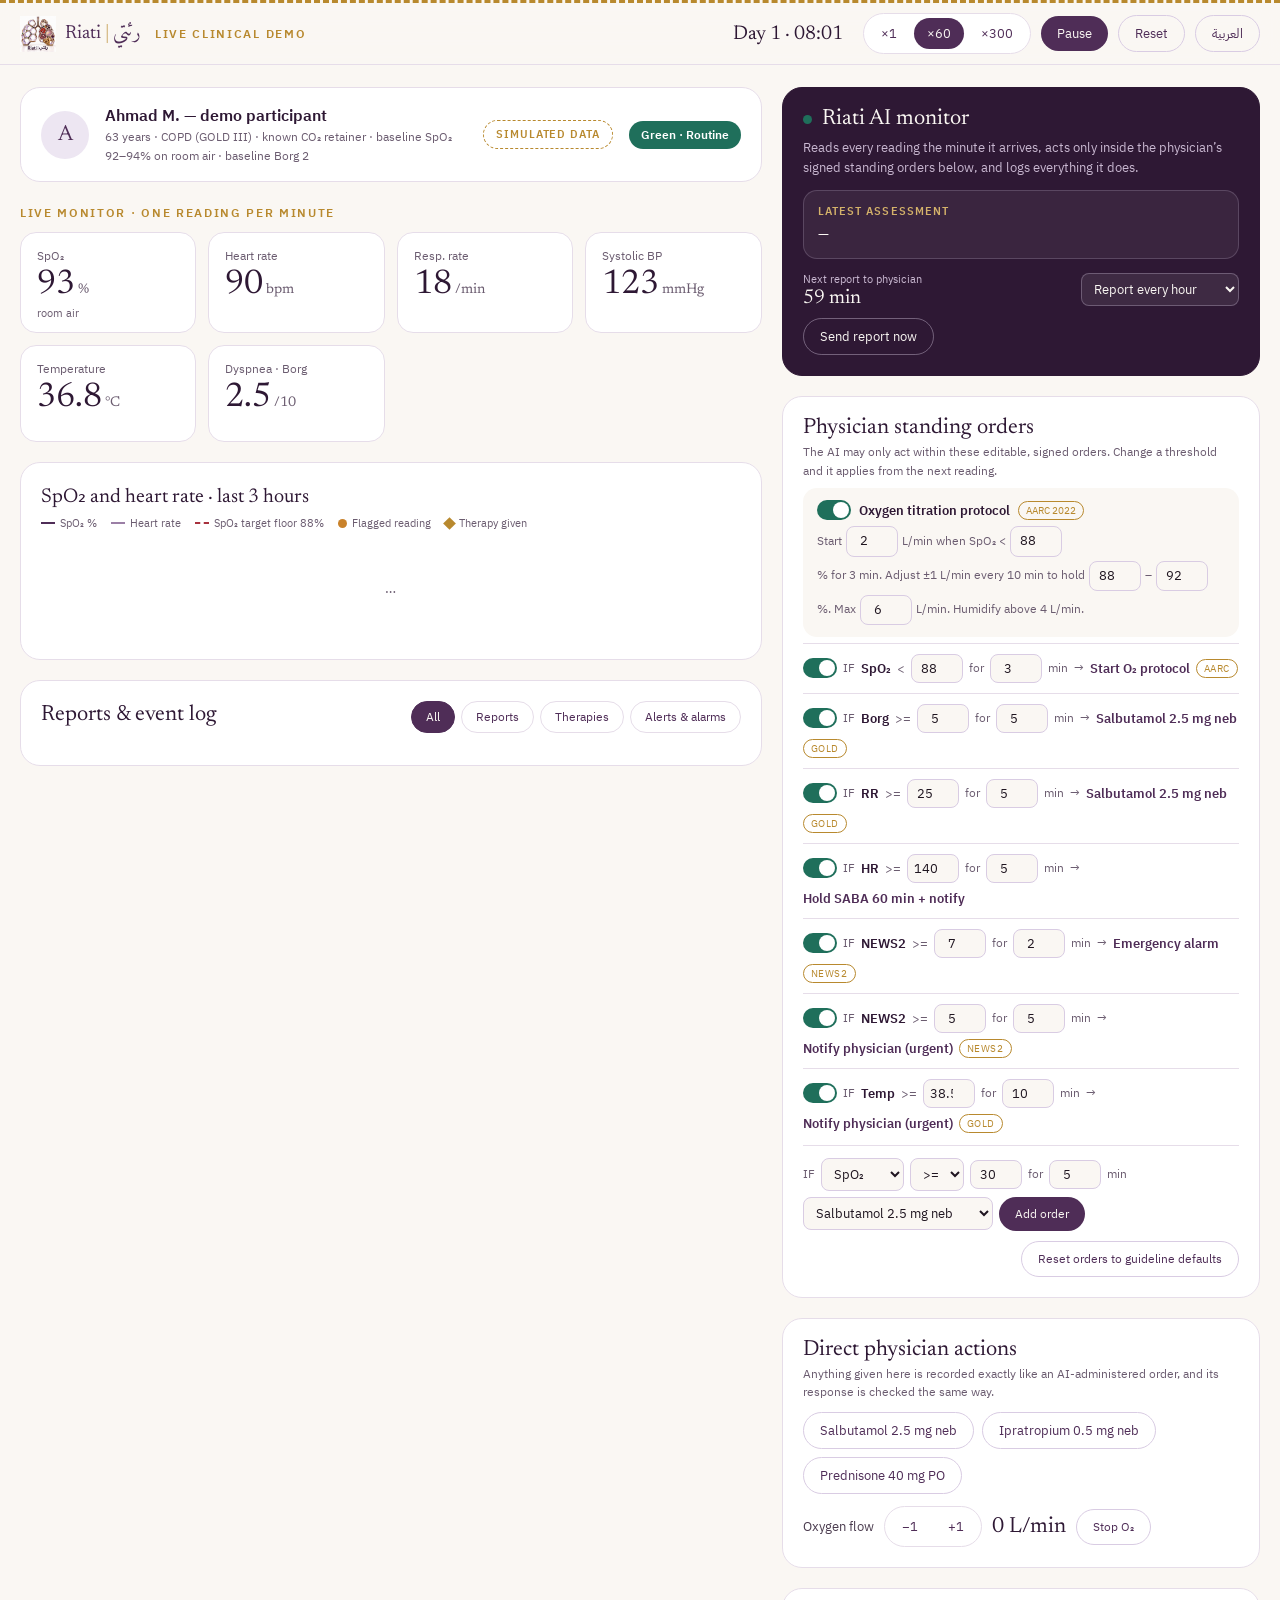
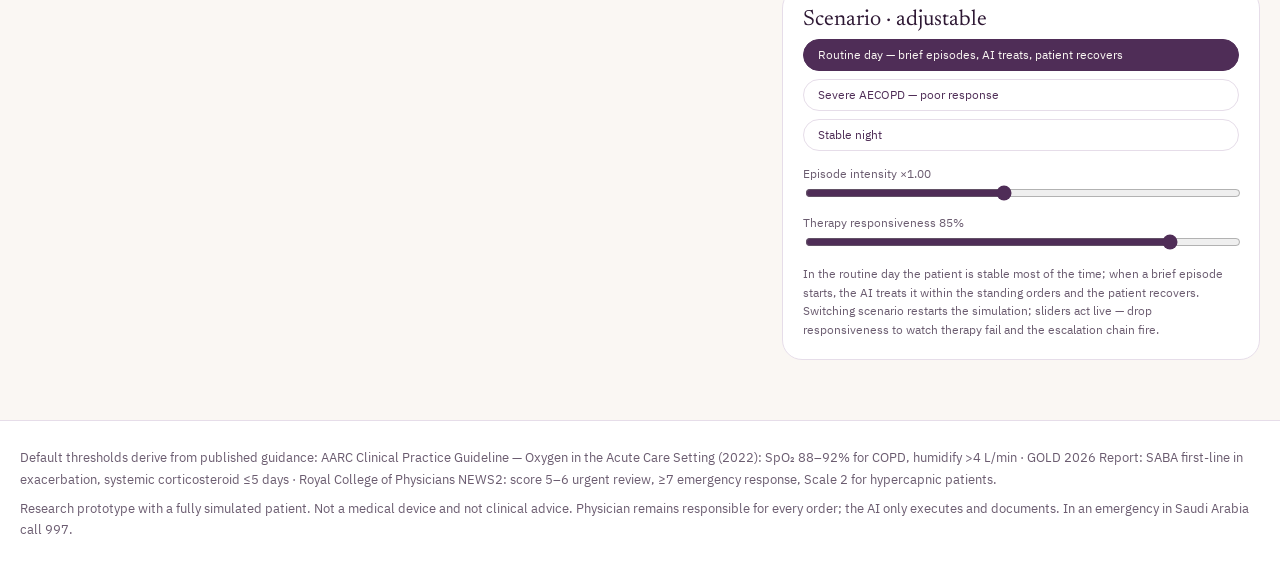
==== demo.html @ 5704443c "first commit Riati respiratory health research platform: bilingual landing page and the live clinica" ====
<!DOCTYPE html>
<html lang="en">
<head>
<meta charset="utf-8">
<meta name="viewport" content="width=device-width, initial-scale=1">
<title>Riati — Live Clinical Demo</title>
<link rel="preconnect" href="https://fonts.googleapis.com">
<link href="https://fonts.googleapis.com/css2?family=Newsreader:ital,opsz,wght@0,6..72,300;0,6..72,400;0,6..72,500&family=IBM+Plex+Sans+Arabic:wght@300;400;500;600&family=Amiri:wght@400;700&display=swap" rel="stylesheet">
<style>
:root{
  --aub:#4F2D57; --aub-d:#2E1834; --cream:#FAF7F3; --lilac:#EDE6F2; --line:#E6DDE9;
  --gold:#B8892E; --ink:#1F1520; --mut:#6B5C70; --body:#4A3B4E;
  --green:#1F6F5B; --amber:#C9822B; --red:#A8323E;
}
*{box-sizing:border-box}
[hidden]{display:none!important}
html,body{margin:0;padding:0;background:var(--cream);color:var(--ink);-webkit-font-smoothing:antialiased}
body{font-family:'IBM Plex Sans Arabic','Newsreader',system-ui,sans-serif;font-size:14px}
a{color:var(--aub);text-decoration:none}
input,select,button{font:inherit}
input[type=number]{direction:ltr;text-align:center}
input:focus,select:focus{outline:2px solid var(--aub);outline-offset:1px}
@keyframes rise{from{opacity:0;transform:translateY(18px)}to{opacity:1;transform:none}}
@keyframes pop{from{opacity:0;transform:scale(.4)}to{opacity:1;transform:none}}
@keyframes pulse{0%,100%{box-shadow:0 0 0 0 rgba(168,50,62,.5)}50%{box-shadow:0 0 0 12px rgba(168,50,62,0)}}
@keyframes breathe{0%,100%{transform:scale(1);opacity:.5}50%{transform:scale(1.5);opacity:1}}
.serif{font-family:'Newsreader','Amiri',serif;font-weight:400}
.kicker{font-size:12px;letter-spacing:.14em;text-transform:uppercase;color:var(--gold);font-weight:600}
.card{background:#fff;border:1px solid var(--line);border-radius:20px;padding:20px;animation:rise .7s cubic-bezier(.2,.7,.2,1) both}
.btn{border:1px solid #D9CCE3;background:transparent;color:var(--aub);border-radius:999px;padding:8px 16px;font-size:13px;cursor:pointer}
.btn:hover{background:var(--lilac)}
.btn-primary{background:var(--aub);color:var(--cream);border:0}
.btn-primary:hover{background:var(--aub-d)}
.btn-danger{background:var(--red);color:#fff;border:0}
.seg{display:inline-flex;gap:4px;background:#fff;border:1px solid var(--line);border-radius:999px;padding:4px}
.seg button{border:0;border-radius:999px;padding:6px 13px;font-size:13px;cursor:pointer;background:transparent;color:var(--aub)}
.seg button.on{background:var(--aub);color:var(--cream)}
.num{width:64px;border:1px solid #D9CCE3;border-radius:8px;padding:4px 6px;font-size:13px;background:var(--cream);color:var(--ink)}
.num.small{width:52px}
select.sel{border:1px solid #D9CCE3;border-radius:8px;padding:5px 8px;font-size:13px;background:var(--cream);color:var(--ink);max-width:100%}
.tile{background:#fff;border:1px solid var(--line);border-radius:16px;padding:14px 16px 10px;position:relative;overflow:hidden}
.tile .lbl{font-size:12px;color:var(--mut)}
.tile .val{font-family:'Newsreader',serif;font-size:34px;color:var(--aub-d);line-height:1.1;margin:2px 0 0}
.tile .val small{font-size:14px;color:var(--mut)}
.tile .sub{font-size:11px;color:var(--mut);min-height:14px}
.tile.warn{border-color:var(--amber)}
.tile.crit{border-color:var(--red);animation:pulse 2s infinite}
.log-entry{border:1px solid var(--line);border-radius:14px;padding:12px 14px;background:#fff;animation:rise .45s both}
.log-entry .lt{font-size:11px;color:var(--mut)}
.log-entry .ttl{font-size:14px;font-weight:600;color:var(--aub-d);margin:2px 0}
.log-entry .bd{font-size:13px;color:var(--body);line-height:1.55}
.log-entry.e-alert{border-inline-start:4px solid var(--amber)}
.log-entry.e-alarm{border-inline-start:4px solid var(--red);background:#FDF4F5}
.log-entry.e-therapy{border-inline-start:4px solid var(--aub)}
.log-entry.e-report{border-inline-start:4px solid var(--gold);background:#FDFBF6}
.log-entry.e-ai{border-inline-start:4px solid var(--line)}
.rep-grid{display:grid;grid-template-columns:repeat(auto-fit,minmax(120px,1fr));gap:8px;margin:10px 0}
.rep-cell{background:var(--cream);border-radius:10px;padding:8px 10px}
.rep-cell .k{font-size:11px;color:var(--mut)}
.rep-cell .v{font-family:'Newsreader',serif;font-size:19px;color:var(--aub-d)}
.rep-cell .r{font-size:11px;color:var(--mut)}
.zonechip{display:inline-flex;align-items:center;gap:7px;border-radius:999px;padding:5px 12px;font-size:12px;font-weight:600;color:#fff}
.rule{display:flex;flex-wrap:wrap;align-items:center;gap:6px;border-top:1px solid var(--line);padding:10px 0;font-size:13px;color:var(--body)}
.rule .word{color:var(--mut);font-size:12px}
.rule .metr{font-weight:600;color:var(--aub-d)}
.rule .act{color:var(--aub);font-weight:600}
.rule .cite{font-size:10px;letter-spacing:.06em;color:var(--gold);border:1px solid var(--gold);border-radius:999px;padding:1px 7px}
.rule.off{opacity:.42}
.switch{appearance:none;width:34px;height:20px;border-radius:999px;background:#D9CCE3;position:relative;cursor:pointer;flex:none;margin:0}
.switch:checked{background:var(--green)}
.switch::after{content:'';position:absolute;top:2px;inset-inline-start:2px;width:16px;height:16px;border-radius:50%;background:#fff;transition:transform .2s}
.switch:checked::after{transform:translateX(14px)}
[dir=rtl] .switch:checked::after{transform:translateX(-14px)}
.chip{border:1px solid var(--line);background:#fff;border-radius:999px;padding:6px 14px;font-size:12px;cursor:pointer;color:var(--aub)}
.chip.on{background:var(--aub);color:var(--cream);border-color:var(--aub)}
#alarmbar{position:sticky;top:0;z-index:90;display:none;background:var(--red);color:#fff;padding:12px 20px;align-items:center;gap:14px;animation:pulse 1.6s infinite}
#alarmbar.show{display:flex}
#alarmbar .t{font-weight:600;font-size:15px;flex:1}
header.top{position:sticky;top:0;z-index:80;background:rgba(250,247,243,.92);backdrop-filter:blur(14px);border-bottom:1px solid var(--line);border-top:3px dashed var(--gold)}
.wrap{max-width:1280px;margin:0 auto;padding-inline:20px}
.hrow{display:flex;align-items:center;gap:14px;flex-wrap:wrap;padding-block:10px}
main{max-width:1280px;margin:0 auto;padding:22px 20px 60px;display:grid;grid-template-columns:minmax(0,1.55fr) minmax(0,1fr);gap:20px;align-items:start}
@media(max-width:980px){main{grid-template-columns:1fr}}
.col{display:flex;flex-direction:column;gap:20px;min-width:0}
footer{border-top:1px solid var(--line);background:#fff}
footer .wrap{padding-block:26px;font-size:12.5px;color:var(--mut);line-height:1.7}
.dot{width:9px;height:9px;border-radius:50%;background:var(--green);display:inline-block;animation:breathe 2.4s ease-in-out infinite}
h3.cardt{margin:0 0 4px;font-family:'Newsreader','Amiri',serif;font-weight:400;font-size:22px;color:var(--aub-d)}
.mut{color:var(--mut)}
.tiny{font-size:12px;color:var(--mut);line-height:1.55}
</style>
</head>
<body>

<header class="top"><div class="wrap hrow">
  <a href="Riati.dc.html" style="display:flex;align-items:center;gap:9px">
    <img src="assets/logo.png" alt="Riati" style="width:36px;height:36px;object-fit:contain">
    <span class="serif" style="font-size:19px;color:var(--aub)">Riati <span style="color:var(--gold);font-weight:300">|</span> <span style="font-family:'Amiri',serif">رئتي</span></span>
  </a>
  <span class="kicker" id="hSub"></span>
  <div style="margin-inline-start:auto;display:flex;align-items:center;gap:10px;flex-wrap:wrap">
    <div class="serif" id="clock" style="font-size:20px;color:var(--aub-d);min-width:130px;text-align:center" dir="ltr">Day 1 · 08:00</div>
    <div class="seg" id="speedSeg"></div>
    <button class="btn btn-primary" id="playBtn"></button>
    <button class="btn" id="resetBtn"></button>
    <button class="btn" id="langBtn"></button>
  </div>
</div></header>

<div id="alarmbar"><span style="font-size:22px">⏺</span><span class="t" id="alarmTxt"></span><button class="btn" style="background:#fff;color:var(--red);border:0" id="ackBtn"></button></div>

<main>
<div class="col">
  <!-- patient -->
  <div class="card" style="display:flex;align-items:center;gap:16px;flex-wrap:wrap;padding:16px 20px">
    <div style="width:48px;height:48px;border-radius:50%;background:var(--lilac);display:grid;place-items:center" class="serif"><span style="font-size:22px;color:var(--aub)" id="pInitial">A</span></div>
    <div style="flex:1;min-width:220px">
      <div style="font-weight:600;color:var(--aub-d);font-size:16px" id="pName"></div>
      <div class="tiny" id="pLine"></div>
    </div>
    <span style="border:1px dashed var(--gold);color:var(--gold);border-radius:999px;padding:5px 12px;font-size:11px;letter-spacing:.08em;text-transform:uppercase;font-weight:600" id="pSim"></span>
    <span class="zonechip" id="news2Chip" hidden style="animation:pulse 2s infinite" dir="ltr"></span>
    <span class="zonechip" id="zoneChip"></span>
  </div>

  <!-- vitals -->
  <div>
    <div class="kicker" style="margin:2px 0 10px" id="kMon"></div>
    <div style="display:grid;grid-template-columns:repeat(auto-fill,minmax(150px,1fr));gap:12px" id="tiles"></div>
  </div>

  <!-- chart -->
  <div class="card">
    <div style="display:flex;justify-content:space-between;align-items:center;flex-wrap:wrap;gap:8px;margin-bottom:6px">
      <div class="serif" style="font-size:20px;color:var(--aub-d)" id="chTitle"></div>
      <div style="display:flex;gap:14px;font-size:11px;color:var(--mut);flex-wrap:wrap" id="chLegend"></div>
    </div>
    <div id="chart"></div>
  </div>

  <!-- log -->
  <div class="card">
    <div style="display:flex;justify-content:space-between;align-items:center;gap:10px;flex-wrap:wrap;margin-bottom:12px">
      <h3 class="cardt" id="kLog"></h3>
      <div style="display:flex;gap:6px;flex-wrap:wrap" id="filters"></div>
    </div>
    <div id="log" style="display:flex;flex-direction:column;gap:10px;max-height:560px;overflow-y:auto"></div>
  </div>
</div>

<div class="col">
  <!-- AI -->
  <div class="card" style="background:var(--aub-d);border-color:var(--aub-d);color:var(--cream)">
    <div style="display:flex;align-items:center;gap:10px;margin-bottom:8px">
      <span class="dot"></span>
      <div class="serif" style="font-size:22px" id="kAI"></div>
    </div>
    <div style="font-size:13px;color:#C9B8D1;line-height:1.55" id="aiStatus"></div>
    <div style="background:rgba(255,255,255,.06);border:1px solid rgba(217,204,227,.2);border-radius:14px;padding:12px 14px;margin-top:12px">
      <div style="font-size:11px;letter-spacing:.1em;text-transform:uppercase;color:#D4B26A;font-weight:600" id="aiLastL"></div>
      <div style="font-size:13.5px;line-height:1.55;margin-top:5px" id="aiLast">—</div>
    </div>
    <div style="display:flex;align-items:center;gap:10px;margin-top:12px;flex-wrap:wrap">
      <div style="flex:1;min-width:150px">
        <div style="font-size:11px;color:#C9B8D1" id="nextRepL"></div>
        <div class="serif" style="font-size:20px" id="nextRep" dir="ltr">—</div>
      </div>
      <select class="sel" id="repInt" style="background:rgba(255,255,255,.08);border-color:rgba(217,204,227,.3);color:var(--cream)"></select>
      <button class="btn" style="border-color:rgba(217,204,227,.4);color:var(--cream)" id="repNowBtn"></button>
    </div>
  </div>

  <!-- standing orders -->
  <div class="card">
    <h3 class="cardt" id="kOrders"></h3>
    <p class="tiny" style="margin:0 0 8px" id="ordersNote"></p>
    <div style="background:var(--cream);border-radius:14px;padding:12px 14px;margin-bottom:6px">
      <div style="display:flex;align-items:center;gap:8px">
        <input type="checkbox" class="switch" id="o2on" checked>
        <span style="font-weight:600;color:var(--aub-d);font-size:13px" id="o2title"></span>
        <span class="rule cite" style="border:1px solid var(--gold);color:var(--gold);border-radius:999px;padding:1px 7px;font-size:10px">AARC 2022</span>
      </div>
      <div class="tiny" style="margin-top:6px;display:flex;flex-wrap:wrap;gap:4px;align-items:center" id="o2words"></div>
    </div>
    <div id="rules"></div>
    <div style="display:flex;flex-wrap:wrap;gap:6px;align-items:center;border-top:1px solid var(--line);padding-top:12px;margin-top:2px" id="addRow"></div>
    <div style="display:flex;justify-content:flex-end;margin-top:10px"><button class="btn" id="resetOrdersBtn" style="font-size:12px"></button></div>
  </div>

  <!-- direct actions -->
  <div class="card">
    <h3 class="cardt" id="kTher"></h3>
    <p class="tiny" style="margin:0 0 10px" id="therNote"></p>
    <div style="display:flex;flex-wrap:wrap;gap:8px" id="therBtns"></div>
    <div style="display:flex;align-items:center;gap:10px;margin-top:12px;flex-wrap:wrap">
      <span style="font-size:13px;color:var(--body)" id="o2lbl"></span>
      <div class="seg"><button id="o2minus" dir="ltr">−1</button><button id="o2plus" dir="ltr">+1</button></div>
      <span class="serif" style="font-size:22px;color:var(--aub-d)" id="o2now" dir="ltr">0 L/min</span>
      <button class="btn" id="o2stop" style="font-size:12px"></button>
    </div>
  </div>

  <!-- scenario -->
  <div class="card">
    <h3 class="cardt" id="kScen"></h3>
    <div style="display:flex;flex-direction:column;gap:8px;margin-top:8px" id="scenBtns"></div>
    <div style="margin-top:14px">
      <label style="display:block;font-size:12px;color:var(--mut)"><span id="slDetL"></span> <span id="slDetV" class="mut"></span>
      <input type="range" id="slDet" min="50" max="160" value="100" style="width:100%;accent-color:var(--aub)"></label>
      <label style="display:block;font-size:12px;color:var(--mut);margin-top:8px"><span id="slRespL"></span> <span id="slRespV" class="mut"></span>
      <input type="range" id="slResp" min="0" max="100" value="85" style="width:100%;accent-color:var(--aub)"></label>
    </div>
    <p class="tiny" style="margin:10px 0 0" id="scenNote"></p>
  </div>
</div>
</main>

<footer><div class="wrap">
  <div id="ftCites"></div>
  <div style="margin-top:8px" id="ftDisc"></div>
</div></footer>

<script>
'use strict';
/* ================= i18n ================= */
const T = {
en: {
  hSub:'Live clinical demo', langBtn:'العربية', play:'Run', pause:'Pause', reset:'Reset', day:'Day',
  pName:'Ahmad M. — demo participant', pLine:'63 years · COPD (GOLD III) · known CO₂ retainer · baseline SpO₂ 92–94% on room air · baseline Borg 2', pSim:'Simulated data',
  kMon:'Live monitor · one reading per minute', chTitle:'SpO₂ and heart rate · last 3 hours',
  lSpo2:'SpO₂ %', lHr:'Heart rate', lThr:'SpO₂ target floor 88%', lHr140:'HR limit 140', lFlag:'Flagged reading', lRx:'Therapy given',
  vSpo2:'SpO₂', vHr:'Heart rate', vRr:'Resp. rate', vSbp:'Systolic BP', vTemp:'Temperature', vBorg:'Dyspnea · Borg', vNews:'NEWS2 score',
  uPct:'%', uBpm:'bpm', uMin:'/min', uMmhg:'mmHg', uC:'°C', uB:'/10', onO2:'on O₂', air:'room air',
  zoneG:'Green · Routine', zoneA:'Amber · Contact team', zoneR:'Red · Urgent action',
  n2Urgent:'urgent review', n2Emerg:'emergency response',
  kAI:'Riati AI monitor', aiStatus:'Reads every reading the minute it arrives, acts only inside the physician’s signed standing orders below, and logs everything it does.',
  aiLastL:'Latest assessment', nextRepL:'Next report to physician', repNow:'Send report now',
  int15:'Report every 15 min', int30:'Report every 30 min', int60:'Report every hour', int120:'Report every 2 hours',
  kOrders:'Physician standing orders', ordersNote:'The AI may only act within these editable, signed orders. Change a threshold and it applies from the next reading.',
  o2title:'Oxygen titration protocol',
  o2w1:'Start', o2w2:'L/min when SpO₂ <', o2w3:'% for 3 min. Adjust ±1 L/min every 10 min to hold', o2w4:'–', o2w5:'%. Max', o2w6:'L/min. Humidify above 4 L/min.',
  ifW:'IF', forW:'for', minW:'min', arrW:'→',
  mspo2:'SpO₂', mhr:'HR', mrr:'RR', msbp:'SBP', mtemp:'Temp', mborg:'Borg', mnews2:'NEWS2',
  aSalb:'Salbutamol 2.5 mg neb', aIpra:'Ipratropium 0.5 mg neb', aPred:'Prednisone 40 mg PO', aO2:'Start O₂ protocol', aNotify:'Notify physician (urgent)', aAlarm:'Emergency alarm', aHold:'Hold SABA 60 min + notify',
  addRule:'Add order', del:'Remove', resetOrders:'Reset orders to guideline defaults',
  kTher:'Direct physician actions', therNote:'Anything given here is recorded exactly like an AI-administered order, and its response is checked the same way.',
  o2lbl:'Oxygen flow', o2stopB:'Stop O₂',
  kScen:'Scenario · adjustable', scM:'Routine day — brief episodes, AI treats, patient recovers', scS:'Severe AECOPD — poor response', scSt:'Stable night',
  slDetL:'Episode intensity', slRespL:'Therapy responsiveness', scenNote:'In the routine day the patient is stable most of the time; when a brief episode starts, the AI treats it within the standing orders and the patient recovers. Switching scenario restarts the simulation; sliders act live — drop responsiveness to watch therapy fail and the escalation chain fire.',
  kLog:'Reports & event log', fAll:'All', fRep:'Reports', fTher:'Therapies', fAl:'Alerts & alarms',
  ackB:'Acknowledge', eAck:'Alarm acknowledged by physician',
  eO2Start:f=>`O₂ started at ${f} L/min via nasal cannula`, eO2Up:f=>`O₂ increased to ${f} L/min — SpO₂ below target band`, eO2Down:f=>`O₂ reduced to ${f} L/min — SpO₂ above 92% (hypercapnia precaution)`, eO2StopT:'O₂ stopped — SpO₂ held in target on minimal flow', eHumid:'Flow above 4 L/min — humidification added per AARC',
  eGive:n=>`${n} administered`, byAI:'per standing order', byDoc:'direct physician order',
  eEff:(n,w)=>`${n} judged effective — ${w}`, eIneff:(n,m)=>`${n} NOT effective after ${m} min — escalation required`,
  wBorg:'dyspnea and respiratory rate improving', wSpo2:'SpO₂ back inside 88–92% target',
  eSabaMax:'Three nebulisations inside one hour — AI paused further doses, physician review requested',
  eHold:v=>`Heart rate above ${v} bpm sustained — SABA held for 60 min, physician notified`,
  eNews7:v=>`NEWS2 reached ${v} — emergency response triggered`, eNews5:v=>`NEWS2 at ${v} — urgent clinical review requested`,
  eO2Max:'Maximum O₂ flow reached and SpO₂ still below target — immediate clinical review',
  eTemp:v=>`Temperature ${v}°C — physician notified (assess for infective exacerbation)`,
  eRuleFire:(m,o,v)=>`Standing order matched: ${m} ${o} ${v}`,
  repTitle:(a,b)=>`Report to physician · ${a} – ${b}`, repExc:'EXCEPTION REPORT — therapy not effective',
  rNow:'now', rRange:'range', rTherapies:'Therapies this period', rNone:'No therapies this period', rAlerts:'alerts', rAlarms:'alarms',
  rAssess:'Assessment', rRec:'Recommendation',
  recG:'Continue routine monitoring per the signed plan.', recA:'Contact the patient within the stated time and review therapy response.', recR:'Immediate clinical review required. The patient has been shown the approved emergency instructions, including 997.',
  respEff:'effective', respIneff:'INEFFECTIVE', respPend:'response check pending',
  ftCites:'Default thresholds derive from published guidance: AARC Clinical Practice Guideline — Oxygen in the Acute Care Setting (2022): SpO₂ 88–92% for COPD, humidify >4 L/min · GOLD 2026 Report: SABA first-line in exacerbation, systemic corticosteroid ≤5 days · Royal College of Physicians NEWS2: score 5–6 urgent review, ≥7 emergency response, Scale 2 for hypercapnic patients.',
  ftDisc:'Research prototype with a fully simulated patient. Not a medical device and not clinical advice. Physician remains responsible for every order; the AI only executes and documents. In an emergency in Saudi Arabia call 997.',
  o2flowU:'L/min'
},
ar: {
  hSub:'العرض السريري المباشر', langBtn:'English', play:'تشغيل', pause:'إيقاف مؤقت', reset:'إعادة', day:'اليوم',
  pName:'أحمد م. — مشارك تجريبي', pLine:'٦٣ عامًا · انسداد رئوي مزمن (GOLD III) · احتباس CO₂ معروف · خط الأساس SpO₂ ‎92–94%‎ على الهواء · بورغ الأساسي 2', pSim:'بيانات محاكاة',
  kMon:'المراقبة الحية · قراءة كل دقيقة', chTitle:'SpO₂ ومعدل النبض · آخر ٣ ساعات',
  lSpo2:'SpO₂ %', lHr:'معدل النبض', lThr:'حد SpO₂ الأدنى 88%', lHr140:'حد النبض 140', lFlag:'قراءة مُعلَّمة', lRx:'علاج مُعطى',
  vSpo2:'SpO₂', vHr:'معدل النبض', vRr:'معدل التنفس', vSbp:'الضغط الانقباضي', vTemp:'الحرارة', vBorg:'ضيق النفس · بورغ', vNews:'درجة NEWS2',
  uPct:'%', uBpm:'ن/د', uMin:'/د', uMmhg:'ملم', uC:'°م', uB:'/10', onO2:'على الأكسجين', air:'هواء الغرفة',
  zoneG:'أخضر · روتيني', zoneA:'أصفر · تواصل مع الفريق', zoneR:'أحمر · إجراء عاجل',
  n2Urgent:'مراجعة عاجلة', n2Emerg:'استجابة طارئة',
  kAI:'مراقب «رئتي» الذكي', aiStatus:'يقرأ كل قياس لحظة وصوله، ولا يتصرف إلا ضمن الأوامر الدائمة الموقّعة من الطبيب أدناه، ويسجّل كل ما يفعله.',
  aiLastL:'آخر تقييم', nextRepL:'التقرير التالي للطبيب', repNow:'أرسل تقريرًا الآن',
  int15:'تقرير كل ١٥ دقيقة', int30:'تقرير كل ٣٠ دقيقة', int60:'تقرير كل ساعة', int120:'تقرير كل ساعتين',
  kOrders:'الأوامر الدائمة للطبيب', ordersNote:'لا يتصرف الذكاء الاصطناعي إلا ضمن هذه الأوامر الموقّعة القابلة للتعديل. غيّر أي عتبة وتسري من القراءة التالية.',
  o2title:'بروتوكول معايرة الأكسجين',
  o2w1:'ابدأ', o2w2:'لتر/د عندما يهبط SpO₂ دون', o2w3:'% لمدة ٣ دقائق. عدّل ±١ لتر/د كل ١٠ دقائق للبقاء بين', o2w4:'–', o2w5:'%. الحد الأقصى', o2w6:'لتر/د. أضف الترطيب فوق ٤ لتر/د.',
  ifW:'إذا', forW:'لمدة', minW:'د', arrW:'←',
  mspo2:'SpO₂', mhr:'النبض', mrr:'التنفس', msbp:'الضغط', mtemp:'الحرارة', mborg:'بورغ', mnews2:'NEWS2',
  aSalb:'سالبوتامول 2.5 ملغ إرذاذ', aIpra:'إبراتروبيوم 0.5 ملغ إرذاذ', aPred:'بريدنيزون 40 ملغ فمويًا', aO2:'بدء بروتوكول الأكسجين', aNotify:'إشعار الطبيب (عاجل)', aAlarm:'إنذار طارئ', aHold:'إيقاف الموسّع ٦٠ د + إشعار',
  addRule:'إضافة أمر', del:'حذف', resetOrders:'إعادة الأوامر إلى قيم الأدلة السريرية',
  kTher:'إجراءات الطبيب المباشرة', therNote:'كل ما يُعطى هنا يُسجَّل تمامًا كأوامر الذكاء الاصطناعي، ويُقيَّم أثره بالطريقة نفسها.',
  o2lbl:'تدفق الأكسجين', o2stopB:'إيقاف الأكسجين',
  kScen:'السيناريو · قابل للتعديل', scM:'يوم اعتيادي — نوبات عابرة يعالجها المساعد فيتحسن المريض', scS:'نوبة شديدة — استجابة ضعيفة', scSt:'ليلة مستقرة',
  slDetL:'شدة النوبات', slRespL:'الاستجابة للعلاج', scenNote:'في اليوم الاعتيادي يبقى المريض مستقرًا معظم الوقت؛ وعند بدء نوبة عابرة يعالجها المساعد ضمن الأوامر الدائمة فيتحسن. تغيير السيناريو يعيد المحاكاة، والمنزلقان يعملان مباشرة — أنزل الاستجابة لترى فشل العلاج وتسلسل التصعيد.',
  kLog:'التقارير وسجل الأحداث', fAll:'الكل', fRep:'التقارير', fTher:'العلاجات', fAl:'التنبيهات والإنذارات',
  ackB:'إقرار الاستلام', eAck:'أقرّ الطبيب باستلام الإنذار',
  eO2Start:f=>`بدء الأكسجين ${f} لتر/د عبر قنية أنفية`, eO2Up:f=>`رفع الأكسجين إلى ${f} لتر/د — SpO₂ دون النطاق المستهدف`, eO2Down:f=>`خفض الأكسجين إلى ${f} لتر/د — SpO₂ فوق 92% (احتياط فرط ثاني أكسيد الكربون)`, eO2StopT:'إيقاف الأكسجين — SpO₂ مستقر في النطاق على أدنى تدفق', eHumid:'التدفق فوق ٤ لتر/د — أُضيف الترطيب وفق AARC',
  eGive:n=>`إعطاء ${n}`, byAI:'وفق الأمر الدائم', byDoc:'أمر مباشر من الطبيب',
  eEff:(n,w)=>`تقييم ${n}: فعّال — ${w}`, eIneff:(n,m)=>`${n} غير فعّال بعد ${m} دقيقة — التصعيد مطلوب`,
  wBorg:'تحسّن ضيق النفس ومعدل التنفس', wSpo2:'عودة SpO₂ إلى النطاق 88–92%',
  eSabaMax:'ثلاث جلسات إرذاذ خلال ساعة — أوقف الذكاء الاصطناعي الجرعات وطلب مراجعة الطبيب',
  eHold:v=>`نبض فوق ${v} مستمر — أُوقف الموسّع القصير ٦٠ دقيقة وأُشعر الطبيب`,
  eNews7:v=>`بلغت درجة NEWS2 ‏${v} — تفعيل الاستجابة الطارئة`, eNews5:v=>`درجة NEWS2 ‏${v} — طُلبت مراجعة سريرية عاجلة`,
  eO2Max:'بلغ الأكسجين الحد الأقصى وما زال SpO₂ دون الهدف — مراجعة سريرية فورية',
  eTemp:v=>`حرارة ${v}°م — أُشعر الطبيب (تقييم نوبة إنتانية)`,
  eRuleFire:(m,o,v)=>`تحقق أمر دائم: ${m} ${o} ${v}`,
  repTitle:(a,b)=>`تقرير إلى الطبيب · ${a} – ${b}`, repExc:'تقرير استثنائي — العلاج غير فعّال',
  rNow:'الآن', rRange:'المدى', rTherapies:'علاجات هذه الفترة', rNone:'لا علاجات في هذه الفترة', rAlerts:'تنبيهات', rAlarms:'إنذارات',
  rAssess:'التقييم', rRec:'التوصية',
  recG:'استمر في المراقبة الروتينية وفق الخطة الموقّعة.', recA:'تواصل مع المريض خلال الوقت المحدد وراجع استجابة العلاج.', recR:'مراجعة سريرية فورية. عُرضت على المريض تعليمات الطوارئ المعتمدة بما فيها 997.',
  respEff:'فعّال', respIneff:'غير فعّال', respPend:'بانتظار فحص الاستجابة',
  ftCites:'العتبات الافتراضية مستمدة من أدلة منشورة: دليل AARC للأكسجين في الرعاية الحادة (2022): SpO₂ ‏88–92% لمرضى الانسداد الرئوي والترطيب فوق ٤ لتر/د · تقرير GOLD 2026: الموسّع القصير خط أول في النوبة والستيرويد الجهازي ≤٥ أيام · درجة NEWS2 من الكلية الملكية للأطباء: 5–6 مراجعة عاجلة و≥7 استجابة طارئة، والمقياس الثاني لمرضى فرط ثاني أكسيد الكربون.',
  ftDisc:'نموذج بحثي بمريض محاكى بالكامل. ليس جهازًا طبيًا ولا نصيحة سريرية. يبقى الطبيب مسؤولًا عن كل أمر؛ الذكاء الاصطناعي ينفّذ ويوثّق فقط. في الطوارئ داخل المملكة اتصل بـ 997.',
  o2flowU:'لتر/د'
}};
let L = 'en';
try{ L = localStorage.getItem('riati_lang')==='ar' ? 'ar':'en'; }catch(e){}
const t = k => T[L][k];

/* ================= state ================= */
const METRICS = ['spo2','hr','rr','sbp','temp','borg','news2'];
const TILES = ['spo2','hr','rr','sbp','temp','borg']; // NEWS2 runs in the background; surfaces only when elevated
const MMETA = {spo2:{u:'uPct',dec:0},hr:{u:'uBpm',dec:0},rr:{u:'uMin',dec:0},sbp:{u:'uMmhg',dec:0},temp:{u:'uC',dec:1},borg:{u:'uB',dec:1},news2:{u:'',dec:0}};
const ACTIONS = ['salb','ipra','pred','o2','notify','alarm','hold'];
const DRUGNAME = {salb:'aSalb',ipra:'aIpra',pred:'aPred'};

const defaultProto = () => ({on:true, low:88, high:92, start:2, max:6, every:10, lastT:-999});
const defaultRules = () => ([
  {id:'r1',on:true,metric:'spo2',op:'<', val:88, sus:3, action:'o2',    cd:15, builtin:true, cite:'AARC'},
  {id:'r2',on:true,metric:'borg',op:'>=',val:5,  sus:5, action:'salb',  cd:20, builtin:true, cite:'GOLD'},
  {id:'r3',on:true,metric:'rr',  op:'>=',val:25, sus:5, action:'salb',  cd:20, builtin:true, cite:'GOLD'},
  {id:'r4',on:true,metric:'hr',  op:'>=',val:140,sus:5, action:'hold',  cd:30, builtin:true, cite:''},
  {id:'r5',on:true,metric:'news2',op:'>=',val:7, sus:2, action:'alarm', cd:20, builtin:true, cite:'NEWS2'},
  {id:'r6',on:true,metric:'news2',op:'>=',val:5, sus:5, action:'notify',cd:30, builtin:true, cite:'NEWS2'},
  {id:'r7',on:true,metric:'temp',op:'>=',val:38.5,sus:10,action:'notify',cd:120,builtin:true, cite:'GOLD'},
]);

let S; // sim state
function freshState(scen){
  return {
    scen: scen||'moderate', running:true, speed:60, simSec:0, minute:0,
    detRate: +document.getElementById('slDet').value/100 || 1,
    resp: +document.getElementById('slResp').value/100,
    vit:{spo2:93,hr:90,rr:19,sbp:124,temp:36.8,borg:2.5,news2:0},
    epi:{next:30+Math.random()*20, active:null},
    o2:0, hist:[], events:[], evSeq:0,
    drugs:[], // {rx, at, mag}
    drugLast:{salb:-999,ipra:-999,pred:-999},
    salbTimes:[], sabaHoldUntil:-1, sabaMaxFlag:false,
    checks:[], ineff:{}, sustain:{}, ruleLast:{},
    lastReport:0, alarm:null, lastBeep:0,
    o2MaxAlerted:-999, news2Score:{}
  };
}
let proto = defaultProto();
let rules = defaultRules();
let repInterval = 60;
try{
  const saved = JSON.parse(localStorage.getItem('riati_demo_orders_v2')||'null');
  if(saved){ proto = {...defaultProto(), ...saved.proto}; rules = saved.rules; repInterval = saved.interval||60; }
}catch(e){}
function persistOrders(){ try{ localStorage.setItem('riati_demo_orders_v2', JSON.stringify({proto, rules, interval:repInterval})); }catch(e){} }

/* ================= patient model ================= */
function baseSeverity(m){
  const d = S.detRate;
  if(S.scen==='moderate'){
    // stable baseline; brief episodes flare up, then resolve (faster once treated)
    if(!S.epi.active && m>=S.epi.next) S.epi.active={start:m, peak:(2.2+Math.random()*1.2)*d, rise:22, fall:85};
    let ep=0;
    const a=S.epi.active;
    if(a){
      const age=m-a.start;
      ep = age<=a.rise ? a.peak*(age/a.rise) : a.peak*Math.exp(-(age-a.rise)/a.fall);
      if(age>a.rise && ep<0.2){ S.epi.active=null; S.epi.next=m+160+Math.random()*220; }
    }
    return 2.1 + 0.25*Math.sin(m/47) + ep;
  }
  if(S.scen==='severe')   return 3.6 + 7.2*d*Math.min(1, m/100);
  return 2 + 0.5*Math.sin(m/38) * d;
}
function drugEffect(m){
  let b=0, salbActive=0;
  for(const d of S.drugs){
    const age = m - d.at; if(age<0) continue;
    let e=0;
    if(d.rx==='salb'){ e = d.mag * Math.min(1,age/14) * Math.exp(-Math.max(0,age-14)/110); if(e>0.15) salbActive++; }
    if(d.rx==='ipra'){ e = d.mag * Math.min(1,age/20) * Math.exp(-Math.max(0,age-20)/220); }
    if(d.rx==='pred'){ e = d.mag * Math.min(1,age/240); }
    b+=e;
  }
  return {b, salbActive};
}
function news2(v,onO2){
  const s={};
  s.rr = v.rr<=8?3 : v.rr<=11?1 : v.rr<=20?0 : v.rr<=24?2 : 3;
  // Scale 2 (hypercapnic, prescribed 88–92)
  const sp=v.spo2;
  if(sp<=83) s.spo2=3; else if(sp<=85) s.spo2=2; else if(sp<=87) s.spo2=1; else if(sp<=92) s.spo2=0;
  else s.spo2 = onO2 ? (sp<=94?1: sp<=96?2:3) : 0;
  s.o2 = onO2?2:0;
  s.sbp = v.sbp<=90?3 : v.sbp<=100?2 : v.sbp<=110?1 : v.sbp<=219?0 : 3;
  s.hr = v.hr<=40?3 : v.hr<=50?1 : v.hr<=90?0 : v.hr<=110?1 : v.hr<=130?2 : 3;
  s.temp = v.temp<=35?3 : v.temp<=36?1 : v.temp<=38?0 : v.temp<=39?1 : 2;
  const total = s.rr+s.spo2+s.o2+s.sbp+s.hr+s.temp;
  const single3 = Math.max(s.rr,s.spo2,s.sbp,s.hr,s.temp)>=3;
  return {total, single3, s};
}
const rnd = (()=>{ let seed=7; return ()=>{ seed=(seed*9301+49297)%233280; return seed/233280-0.5; };})();
function stepMinute(m){
  S.resp = +el.slResp.value/100; S.detRate = +el.slDet.value/100;
  const {b, salbActive} = drugEffect(m);
  const Seff = Math.max(0, Math.min(12, baseSeverity(m) - b));
  const o2boost = S.o2>0 ? 5.4*(1-Math.exp(-S.o2/2.6)) : 0;
  const v = S.vit;
  const tgt = {
    spo2: Math.max(70, Math.min(99.5, 97.2 - 1.45*Seff + o2boost)),
    hr:   78 + 4.6*Seff + 8*salbActive + (v.spo2<86?12:0),
    rr:   13.5 + 2.1*Seff,
    sbp:  121 + 1.8*Seff,
    temp: 36.7 + (S.scen==='severe'?0.16:0.06)*Seff,
    borg: Math.max(0, Math.min(10, 0.9 + 0.85*Seff))
  };
  v.spo2 = Math.round((v.spo2 + (tgt.spo2-v.spo2)*.28 + rnd()*.7)*10)/10;
  v.hr   = Math.round(v.hr   + (tgt.hr-v.hr)*.3  + rnd()*3.4);
  v.rr   = Math.round(v.rr   + (tgt.rr-v.rr)*.3  + rnd()*1.4);
  v.sbp  = Math.round(v.sbp  + (tgt.sbp-v.sbp)*.25+ rnd()*4);
  v.temp = Math.round((v.temp+ (tgt.temp-v.temp)*.2 + rnd()*.08)*10)/10;
  v.borg = Math.round((v.borg+ (tgt.borg-v.borg)*.3+ rnd()*.3)*2)/2;
  const nw = news2(v, S.o2>0);
  v.news2 = nw.total; S.news2Score = nw;
  S.hist.push({m, spo2:v.spo2, hr:v.hr, rr:v.rr, sbp:v.sbp, temp:v.temp, borg:v.borg, news2:v.news2, o2:S.o2});
  if(S.hist.length>1500) S.hist.shift();
  aiTick(m, v, nw);
}

/* ================= AI engine ================= */
function log(type, mkTitle, mkBody, extra){
  const e = {id:++S.evSeq, m:S.minute, type, mkTitle, mkBody:mkBody||null, ...extra};
  S.events.push(e); if(S.events.length>300) S.events.shift();
  renderNewEntry(e);
  if(type!=='report') setAiLast(e);
  return e;
}
function setAiLast(e){ el.aiLast.textContent = fmtT(e.m)+' — '+e.mkTitle(); }
function alarmOn(mkTitle){
  S.alarm = {mkTitle, at:S.minute};
  el.alarmTxt.textContent = mkTitle();
  el.alarmbar.classList.add('show');
  beep(2);
}
function opTest(op,a,b){ return op==='<'?a<b : op==='<='?a<=b : op==='>'?a>b : a>=b; }
function giveDrug(rx, by, m){
  if((rx==='salb') ){
    if(S.sabaHoldUntil>m){ return false; }
    if(m - S.drugLast.salb < 20) return false;
    S.salbTimes = S.salbTimes.filter(x=>m-x<60);
    if(S.salbTimes.length>=3){
      if(!S.sabaMaxFlag){ S.sabaMaxFlag=true; log('alert', ()=>t('eSabaMax')); }
      return false;
    }
    S.salbTimes.push(m); S.sabaMaxFlag=false;
  }
  if(rx==='ipra' && m-S.drugLast.ipra<240) return false;
  if(rx==='pred' && m-S.drugLast.pred<1440) return false;
  S.drugLast[rx]=m;
  const mag = rx==='salb'?2.3*S.resp : rx==='ipra'?1.3*S.resp : 1.6*S.resp;
  S.drugs.push({rx, at:m, mag});
  if(S.epi.active && (rx==='salb'||rx==='ipra')) S.epi.active.fall = Math.max(16, 70*(1-S.resp));
  const nameK = DRUGNAME[rx];
  log('therapy', ()=>t('eGive')(t(nameK)), ()=>t(by));
  if(rx!=='pred') S.checks.push({due:m+25, rx, base:{...S.vit}});
  return true;
}
function o2Set(f, mk){
  const was=S.o2; S.o2=Math.max(0,Math.min(proto.max,f));
  if(S.o2!==was){ log('therapy', mk); if(was<=4&&S.o2>4) log('ai',()=>t('eHumid')); }
}
function runAction(rule, m){
  const a=rule.action;
  if(a==='o2'){ if(proto.on && S.o2===0){ o2Set(proto.start, ()=>t('eO2Start')(proto.start)); S.checks.push({due:m+20, rx:'o2', base:{...S.vit}}); } }
  else if(a==='salb'||a==='ipra'||a==='pred'){ giveDrug(a,'byAI',m); }
  else if(a==='notify'){ log('alert', rule.metric==='news2' ? ()=>t('eNews5')(S.vit.news2) : rule.metric==='temp' ? ()=>t('eTemp')(S.vit.temp) : ()=>t('eRuleFire')(t('m'+rule.metric), rule.op, rule.val)); }
  else if(a==='alarm'){ const mk=()=>t('eNews7')(S.vit.news2); log('alarm', mk); alarmOn(mk); sendReport(m,true); }
  else if(a==='hold'){ S.sabaHoldUntil=m+60; const mk=()=>t('eHold')(rule.val); log('alarm', mk); alarmOn(mk); }
}
function aiTick(m, v, nw){
  // standing orders
  for(const r of rules){
    if(!r.on) continue;
    const val = v[r.metric]; if(val==null) continue;
    S.sustain[r.id] = opTest(r.op, val, r.val) ? (S.sustain[r.id]||0)+1 : 0;
    if(S.sustain[r.id]>=r.sus && m-(S.ruleLast[r.id]??-999)>=r.cd){
      S.ruleLast[r.id]=m; runAction(r,m);
    }
  }
  // O2 titration
  if(proto.on && S.o2>0 && m-proto.lastT>=proto.every){
    const recent = S.hist.slice(-5), mean = recent.reduce((a,h)=>a+h.spo2,0)/recent.length;
    if(mean < proto.low){
      if(S.o2 < proto.max){ proto.lastT=m; o2Set(S.o2+1, ()=>t('eO2Up')(S.o2+1)); }
      else if(m-S.o2MaxAlerted>30){ S.o2MaxAlerted=m; const mk=()=>t('eO2Max'); log('alarm',mk); alarmOn(mk); sendReport(m,true); }
    } else if(mean > proto.high){
      proto.lastT=m;
      if(S.o2>1) o2Set(S.o2-1, ()=>t('eO2Down')(S.o2-1));
      else { S.o2=0; log('therapy', ()=>t('eO2StopT')); }
    }
  }
  // effectiveness checks
  for(const c of S.checks.filter(c=>c.due===m)){
    let eff=false, whyK='';
    if(c.rx==='o2'){ eff = v.spo2>=proto.low; whyK='wSpo2'; }
    else { eff = (v.borg<=c.base.borg-0.8)||(v.rr<=c.base.rr-3); whyK='wBorg'; }
    const nameK = c.rx==='o2' ? null : DRUGNAME[c.rx];
    const nm = ()=> c.rx==='o2' ? 'O₂' : t(nameK);
    if(eff){ S.ineff[c.rx]=0; log('ai', ()=>t('eEff')(nm(), t(whyK))); }
    else{
      S.ineff[c.rx]=(S.ineff[c.rx]||0)+1;
      const mk = ()=>t('eIneff')(nm(), 25);
      log(S.ineff[c.rx]>=2?'alarm':'alert', mk);
      if(S.ineff[c.rx]>=2) alarmOn(mk);
      sendReport(m,true);
    }
  }
  S.checks = S.checks.filter(c=>c.due>m);
  // scheduled report
  if(m - S.lastReport >= repInterval) sendReport(m,false);
}

/* ================= reports ================= */
function stat(win,k){
  const vals = win.map(h=>h[k]);
  const cur = vals[vals.length-1], mn=Math.min(...vals), mx=Math.max(...vals);
  const third = Math.max(1,Math.floor(vals.length/3));
  const a = vals.slice(0,third).reduce((x,y)=>x+y,0)/third;
  const b = vals.slice(-third).reduce((x,y)=>x+y,0)/third;
  const eps = {spo2:.6,hr:4,rr:1.5,sbp:4,temp:.2,borg:.5,news2:.7}[k]||1;
  return {cur, mn, mx, trend: b-a>eps?'↑': a-b>eps?'↓':'→'};
}
function zoneOf(nw){ return nw.total>=7?'R': (nw.total>=5||nw.single3)?'A':'G'; }
function sendReport(m, exception){
  const from=S.lastReport; S.lastReport=m;
  const win=S.hist.filter(h=>h.m>from&&h.m<=m); if(!win.length) return;
  const data={from,to:m,exception:!!exception,stats:{},o2:S.o2,news2:{...S.news2Score}};
  for(const k of METRICS) data.stats[k]=stat(win,k);
  data.zone = zoneOf(S.news2Score);
  data.therapies = S.events.filter(e=>e.type==='therapy'&&e.m>from&&e.m<=m).map(e=>({m:e.m, title:e.mkTitle}));
  data.alerts = S.events.filter(e=>e.type==='alert'&&e.m>from&&e.m<=m).length;
  data.alarms = S.events.filter(e=>e.type==='alarm'&&e.m>from&&e.m<=m).length;
  log('report', ()=>t('repTitle')(fmtT(from),fmtT(m)), null, {data});
}

/* ================= rendering ================= */
const el={};
['alarmbar','alarmTxt','ackBtn','clock','playBtn','resetBtn','langBtn','speedSeg','hSub','pName','pLine','pSim','pInitial','zoneChip','news2Chip','kMon','tiles','chTitle','chLegend','chart','kLog','filters','log','kAI','aiStatus','aiLastL','aiLast','nextRepL','nextRep','repInt','repNowBtn','kOrders','ordersNote','o2on','o2title','o2words','rules','addRow','resetOrdersBtn','kTher','therNote','therBtns','o2lbl','o2minus','o2plus','o2now','o2stop','kScen','scenBtns','slDet','slDetV','slDetL','slResp','slRespV','slRespL','scenNote','ftCites','ftDisc'].forEach(id=>el[id]=document.getElementById(id));

function fmtT(m){ const total=8*60+m; const d=Math.floor(total/1440)+1, hh=String(Math.floor(total/60)%24).padStart(2,'0'), mm=String(total%60).padStart(2,'0'); return t('day')+' '+d+' · '+hh+':'+mm; }
const ZC={G:['var(--green)','zoneG'],A:['var(--amber)','zoneA'],R:['var(--red)','zoneR']};

function renderStatic(){
  document.documentElement.lang=L; document.documentElement.dir = L==='ar'?'rtl':'ltr';
  document.title = L==='ar'?'رئتي — العرض السريري المباشر':'Riati — Live Clinical Demo';
  el.hSub.textContent=t('hSub'); el.langBtn.textContent=t('langBtn');
  el.playBtn.textContent=S.running?t('pause'):t('play'); el.resetBtn.textContent=t('reset');
  el.pName.textContent=t('pName'); el.pLine.textContent=t('pLine'); el.pSim.textContent=t('pSim');
  el.kMon.textContent=t('kMon'); el.chTitle.textContent=t('chTitle');
  el.chLegend.innerHTML=[
    '<span style="display:inline-flex;align-items:center;gap:5px"><span style="width:14px;height:2px;background:var(--aub)"></span>'+t('lSpo2')+'</span>',
    '<span style="display:inline-flex;align-items:center;gap:5px"><span style="width:14px;height:2px;background:#9B7FA6"></span>'+t('lHr')+'</span>',
    '<span style="display:inline-flex;align-items:center;gap:5px"><span style="width:14px;border-top:2px dashed var(--red)"></span>'+t('lThr')+'</span>',
    '<span style="display:inline-flex;align-items:center;gap:5px"><span style="width:9px;height:9px;border-radius:50%;background:var(--amber)"></span>'+t('lFlag')+'</span>',
    '<span style="display:inline-flex;align-items:center;gap:5px"><span style="width:9px;height:9px;background:var(--gold);transform:rotate(45deg)"></span>'+t('lRx')+'</span>'
  ].join('');
  el.kLog.textContent=t('kLog'); el.ackBtn.textContent=t('ackB');
  el.kAI.textContent=t('kAI'); el.aiStatus.textContent=t('aiStatus'); el.aiLastL.textContent=t('aiLastL');
  el.nextRepL.textContent=t('nextRepL'); el.repNowBtn.textContent=t('repNow');
  el.repInt.innerHTML=[15,30,60,120].map(x=>'<option value="'+x+'"'+(x===repInterval?' selected':'')+'>'+t('int'+x)+'</option>').join('');
  el.kOrders.textContent=t('kOrders'); el.ordersNote.textContent=t('ordersNote'); el.o2title.textContent=t('o2title');
  el.resetOrdersBtn.textContent=t('resetOrders');
  el.kTher.textContent=t('kTher'); el.therNote.textContent=t('therNote'); el.o2lbl.textContent=t('o2lbl'); el.o2stop.textContent=t('o2stopB');
  el.kScen.textContent=t('kScen'); el.scenNote.textContent=t('scenNote');
  el.slDetL.textContent=t('slDetL'); el.slRespL.textContent=t('slRespL');
  el.ftCites.textContent=t('ftCites'); el.ftDisc.textContent=t('ftDisc');
  // speed segment
  el.speedSeg.innerHTML=[[1,'×1'],[60,'×60'],[300,'×300']].map(([v,l])=>'<button data-v="'+v+'" class="'+(S.speed===v?'on':'')+'" dir="ltr">'+l+'</button>').join('');
  el.speedSeg.querySelectorAll('button').forEach(b=>b.onclick=()=>{S.speed=+b.dataset.v;renderStatic();});
  // therapy buttons
  el.therBtns.innerHTML='';
  [['salb','aSalb'],['ipra','aIpra'],['pred','aPred']].forEach(([rx,k])=>{
    const b=document.createElement('button'); b.className='btn'; b.textContent=t(k);
    b.onclick=()=>{ giveDrug(rx,'byDoc',S.minute); renderAll(); };
    el.therBtns.appendChild(b);
  });
  // scenario buttons
  el.scenBtns.innerHTML='';
  [['moderate','scM',85],['severe','scS',25],['stable','scSt',85]].forEach(([sc,k,resp])=>{
    const b=document.createElement('button'); b.className='chip'+(S.scen===sc?' on':''); b.style.textAlign='start'; b.textContent=t(k);
    b.onclick=()=>{ el.slResp.value=resp; reset(sc); };
    el.scenBtns.appendChild(b);
  });
  // filters
  const F=[['all','fAll'],['report','fRep'],['therapy','fTher'],['al','fAl']];
  el.filters.innerHTML='';
  F.forEach(([f,k])=>{ const b=document.createElement('button'); b.className='chip'+(logFilter===f?' on':''); b.textContent=t(k);
    b.onclick=()=>{logFilter=f;renderStatic();renderLog();}; el.filters.appendChild(b); });
  renderOrders(); renderSliders(); renderLog(); renderAll();
}
function renderSliders(){
  el.slDetV.textContent='×'+(+el.slDet.value/100).toFixed(2);
  el.slRespV.textContent=Math.round(+el.slResp.value)+'%';
}
function renderOrders(){
  el.o2on.checked=proto.on;
  const w=(k)=>'<span>'+t(k)+'</span>';
  const inp=(key,val,cls)=>'<input type="number" class="num small" data-p="'+key+'" value="'+val+'">';
  el.o2words.innerHTML=w('o2w1')+inp('start',proto.start)+w('o2w2')+inp('low',proto.low)+w('o2w3')+inp('low2',proto.low)+w('o2w4')+inp('high',proto.high)+w('o2w5')+inp('max',proto.max)+w('o2w6');
  el.o2words.querySelectorAll('input').forEach(i=>i.onchange=()=>{ const k=i.dataset.p==='low2'?'low':i.dataset.p; proto[k]=+i.value; persistOrders(); renderOrders(); });
  el.rules.innerHTML='';
  for(const r of rules){
    const row=document.createElement('div'); row.className='rule'+(r.on?'':' off');
    row.innerHTML='<input type="checkbox" class="switch" '+(r.on?'checked':'')+'>'
      +'<span class="word">'+t('ifW')+'</span><span class="metr">'+t('m'+r.metric)+'</span>'
      +'<span dir="ltr" style="color:var(--mut)">'+r.op+'</span>'
      +'<input type="number" class="num small" data-k="val" value="'+r.val+'" step="'+(r.metric==='temp'?0.1:1)+'">'
      +'<span class="word">'+t('forW')+'</span><input type="number" class="num small" data-k="sus" value="'+r.sus+'"><span class="word">'+t('minW')+'</span>'
      +'<span class="word">'+t('arrW')+'</span><span class="act">'+t('a'+({salb:'Salb',ipra:'Ipra',pred:'Pred',o2:'O2',notify:'Notify',alarm:'Alarm',hold:'Hold'})[r.action])+'</span>'
      +(r.cite?'<span class="cite">'+r.cite+'</span>':'')
      +(!r.builtin?'<button class="btn" style="font-size:11px;padding:3px 10px">'+t('del')+'</button>':'');
    row.querySelector('.switch').onchange=e=>{r.on=e.target.checked;persistOrders();renderOrders();};
    row.querySelectorAll('input.num').forEach(i=>i.onchange=()=>{r[i.dataset.k]=+i.value;persistOrders();});
    const db=row.querySelector('button.btn'); if(db) db.onclick=()=>{rules=rules.filter(x=>x!==r);persistOrders();renderOrders();};
    el.rules.appendChild(row);
  }
  // add row
  const mOpts=METRICS.map(m=>'<option value="'+m+'">'+t('m'+m)+'</option>').join('');
  const aOpts=ACTIONS.map(a=>'<option value="'+a+'">'+t('a'+({salb:'Salb',ipra:'Ipra',pred:'Pred',o2:'O2',notify:'Notify',alarm:'Alarm',hold:'Hold'})[a])+'</option>').join('');
  el.addRow.innerHTML='<span class="word" style="font-size:12px;color:var(--mut)">'+t('ifW')+'</span>'
    +'<select class="sel" id="nrM">'+mOpts+'</select>'
    +'<select class="sel" id="nrO" dir="ltr"><option><</option><option><=</option><option>></option><option selected>>=</option></select>'
    +'<input type="number" class="num small" id="nrV" value="30">'
    +'<span style="font-size:12px;color:var(--mut)">'+t('forW')+'</span><input type="number" class="num small" id="nrS" value="5"><span style="font-size:12px;color:var(--mut)">'+t('minW')+'</span>'
    +'<select class="sel" id="nrA">'+aOpts+'</select>'
    +'<button class="btn btn-primary" id="nrAdd" style="font-size:12px">'+t('addRule')+'</button>';
  document.getElementById('nrAdd').onclick=()=>{
    rules.push({id:'c'+Date.now(),on:true,metric:document.getElementById('nrM').value,op:document.getElementById('nrO').value,val:+document.getElementById('nrV').value,sus:+document.getElementById('nrS').value,action:document.getElementById('nrA').value,cd:20,builtin:false,cite:''});
    persistOrders(); renderOrders();
  };
}
function tileState(k,v){
  if(k==='spo2') return v<proto.low?'crit': v<proto.low+2&&S.o2===0?'warn':'';
  if(k==='hr') return v>=140?'crit': v>=120?'warn':'';
  if(k==='rr') return v>=30?'crit': v>=25?'warn':'';
  if(k==='news2') return v>=7?'crit': v>=5?'warn':'';
  if(k==='borg') return v>=7?'crit': v>=5?'warn':'';
  if(k==='temp') return v>=38.5?'warn':'';
  return '';
}
function spark(k){
  const h=S.hist.slice(-45); if(h.length<2) return '';
  const vals=h.map(x=>x[k]); const mn=Math.min(...vals), mx=Math.max(...vals), sp=(mx-mn)||1;
  const pts=vals.map((v,i)=>((i*90)/(vals.length-1)).toFixed(1)+','+(24-((v-mn)/sp)*22+1).toFixed(1)).join(' ');
  return '<svg viewBox="0 0 90 26" style="position:absolute;bottom:6px;inset-inline-end:12px;width:90px;height:26px;opacity:.55" dir="ltr"><polyline points="'+pts+'" fill="none" stroke="#4F2D57" stroke-width="1.5"/></svg>';
}
function renderTiles(){
  const v=S.vit;
  el.tiles.innerHTML=TILES.map(k=>{
    const meta=MMETA[k], val=(+v[k]).toFixed(meta.dec);
    const sub = k==='spo2' ? (S.o2>0? t('onO2')+' '+S.o2+' '+t('o2flowU') : t('air')) : '';
    return '<div class="tile '+tileState(k,v[k])+'"><div class="lbl">'+t('v'+({spo2:'Spo2',hr:'Hr',rr:'Rr',sbp:'Sbp',temp:'Temp',borg:'Borg',news2:'News'})[k])+'</div>'
      +'<div class="val" dir="ltr">'+val+'<small> '+(meta.u?t(meta.u):'')+'</small></div>'
      +'<div class="sub">'+sub+'</div>'+spark(k)+'</div>';
  }).join('');
}
function renderChart(){
  const Wm=180, h=S.hist.filter(x=>x.m>S.minute-Wm);
  if(h.length<2){ el.chart.innerHTML='<div style="padding:40px;text-align:center;color:var(--mut)">…</div>'; return; }
  const W=920,H=280,p=38;
  const x=m=>p+((m-h[0].m)*(W-2*p))/Math.max(1,(h[h.length-1].m-h[0].m));
  const ySp=v=>H-p-((v-78)/(100-78))*(H-2*p);
  const yHr=v=>H-p-((v-50)/(170-50))*(H-2*p);
  let out='<svg viewBox="0 0 '+W+' '+H+'" dir="ltr" style="width:100%;height:auto;display:block">';
  for(let i=0;i<=4;i++){ const vv=78+(22*i)/4, y=ySp(vv);
    out+='<line x1="'+p+'" x2="'+(W-p)+'" y1="'+y+'" y2="'+y+'" stroke="#EDE6F2"/><text x="'+(p-6)+'" y="'+(y+4)+'" font-size="10" fill="#6B5C70" text-anchor="end">'+Math.round(vv)+'%</text>'
      +'<text x="'+(W-p+6)+'" y="'+(y+4)+'" font-size="10" fill="#B9A8C0" text-anchor="start">'+Math.round(50+(120*i)/4)+'</text>'; }
  out+='<line x1="'+p+'" x2="'+(W-p)+'" y1="'+ySp(proto.low)+'" y2="'+ySp(proto.low)+'" stroke="#A8323E" stroke-dasharray="6 6" stroke-width="1.5"/>';
  out+='<line x1="'+p+'" x2="'+(W-p)+'" y1="'+yHr(140)+'" y2="'+yHr(140)+'" stroke="#A8323E" stroke-dasharray="2 5" stroke-width="1"/>';
  const path=(k,ys)=>h.map((d,i)=>(i?'L':'M')+x(d.m).toFixed(1)+','+ys(d[k]).toFixed(1)).join(' ');
  out+='<path d="'+path('hr',yHr)+'" fill="none" stroke="#9B7FA6" stroke-width="1.6" stroke-linejoin="round"/>';
  out+='<path d="'+path('spo2',ySp)+'" fill="none" stroke="#4F2D57" stroke-width="2.4" stroke-linejoin="round" stroke-linecap="round"/>';
  h.forEach(d=>{ if(d.spo2<proto.low) out+='<circle cx="'+x(d.m).toFixed(1)+'" cy="'+ySp(d.spo2).toFixed(1)+'" r="3.6" fill="#C9822B" stroke="#fff" stroke-width="1.4"/>'; });
  for(const e of S.events){ if(e.type==='therapy'&&e.m>=h[0].m&&e.m<=h[h.length-1].m)
    out+='<g transform="translate('+x(e.m).toFixed(1)+','+(p-14)+')"><rect x="-4.5" y="-4.5" width="9" height="9" transform="rotate(45)" fill="#B8892E"/><line x1="0" x2="0" y1="8" y2="'+(H-p-(p-14))+'" stroke="#B8892E" stroke-opacity=".25" stroke-dasharray="3 4"/></g>'; }
  const step=Math.max(1,Math.ceil(h.length/6));
  h.forEach((d,i)=>{ if(i%step===0||i===h.length-1){ const tm=fmtT(d.m).split('· ')[1];
    out+='<text x="'+x(d.m).toFixed(1)+'" y="'+(H-p+16)+'" font-size="10" fill="#6B5C70" text-anchor="middle">'+tm+'</text>'; }});
  out+='</svg>';
  el.chart.innerHTML=out;
}
let logFilter='all', renderedIds=new Set();
function entryNode(e){
  const div=document.createElement('div');
  div.className='log-entry e-'+e.type; div.dataset.type=e.type; div.dataset.id=e.id;
  let inner='<div class="lt" dir="ltr">'+fmtT(e.m)+'</div><div class="ttl">'+((e.data&&e.data.exception)?'<span style="color:var(--red)">'+t('repExc')+'</span><br>':'')+e.mkTitle()+'</div>';
  if(e.data){ inner+=reportBody(e.data); }
  else if(e.mkBody){ inner+='<div class="bd">'+ (typeof e.mkBody==='function'? (T[L][e.mkBody]||e.mkBody()) : e.mkBody) +'</div>'; }
  div.innerHTML=inner;
  return div;
}
function reportBody(d){
  const cells=['spo2','hr','rr','borg','temp','news2'].map(k=>{
    const s=d.stats[k], meta=MMETA[k];
    return '<div class="rep-cell"><div class="k">'+t('v'+({spo2:'Spo2',hr:'Hr',rr:'Rr',sbp:'Sbp',temp:'Temp',borg:'Borg',news2:'News'})[k])+'</div>'
      +'<div class="v" dir="ltr">'+(+s.cur).toFixed(meta.dec)+' <span style="font-size:13px;color:var(--mut)">'+s.trend+'</span></div>'
      +'<div class="r" dir="ltr">'+t('rRange')+' '+(+s.mn).toFixed(meta.dec)+'–'+(+s.mx).toFixed(meta.dec)+'</div></div>';
  }).join('');
  const [zc,zk]=ZC[d.zone];
  const ther = d.therapies.length
    ? d.therapies.map(x=>'<div style="display:flex;gap:8px;font-size:13px;color:var(--body)"><span dir="ltr" style="color:var(--mut);flex:none">'+fmtT(x.m)+'</span><span>'+x.title()+'</span></div>').join('')
    : '<div class="bd" style="color:var(--mut)">'+t('rNone')+'</div>';
  return '<div class="rep-grid">'+cells+'</div>'
    +'<div style="display:flex;gap:8px;align-items:center;flex-wrap:wrap;margin:4px 0 8px"><span class="zonechip" style="background:'+zc+'">'+t(zk)+'</span>'
    +'<span class="tiny" dir="ltr">O₂ '+d.o2+' '+t('o2flowU')+' · '+d.alerts+' '+t('rAlerts')+' · '+d.alarms+' '+t('rAlarms')+'</span></div>'
    +'<div style="font-size:12px;font-weight:600;color:var(--aub-d);margin-bottom:3px">'+t('rTherapies')+'</div>'+ther
    +'<div style="border-top:1px dashed var(--line);margin-top:8px;padding-top:8px" class="bd"><b>'+t('rRec')+':</b> '+t(d.zone==='R'?'recR':d.zone==='A'?'recA':'recG')+'</div>';
}
function renderNewEntry(e){
  if(logFilter!=='all' && !(logFilter==='al'?(e.type==='alert'||e.type==='alarm'):e.type===logFilter)) { return; }
  el.log.prepend(entryNode(e)); renderedIds.add(e.id);
  while(el.log.children.length>150) el.log.lastChild.remove();
}
function renderLog(){
  el.log.innerHTML=''; renderedIds=new Set();
  const list=S.events.filter(e=> logFilter==='all' || (logFilter==='al'?(e.type==='alert'||e.type==='alarm'):e.type===logFilter));
  for(const e of list.slice(-150)) { el.log.prepend(entryNode(e)); renderedIds.add(e.id); }
}
function renderAll(){
  el.clock.textContent=fmtT(S.minute);
  const nw = S.news2Score.total!=null?S.news2Score:{total:0,single3:false};
  const [zc,zk]=ZC[zoneOf(nw)];
  el.zoneChip.style.background=zc; el.zoneChip.textContent=t(zk);
  if(nw.total>=7){ el.news2Chip.hidden=false; el.news2Chip.style.background='var(--red)'; el.news2Chip.textContent='NEWS2 '+nw.total+' · '+t('n2Emerg'); }
  else if(nw.total>=5||nw.single3){ el.news2Chip.hidden=false; el.news2Chip.style.background='var(--amber)'; el.news2Chip.textContent='NEWS2 '+nw.total+' · '+t('n2Urgent'); }
  else el.news2Chip.hidden=true;
  renderTiles(); renderChart();
  const rem=repInterval-(S.minute-S.lastReport);
  el.nextRep.textContent = rem>0 ? rem+' '+t('minW') : '…';
  el.o2now.textContent=S.o2+' '+t('o2flowU');
}

/* ================= audio ================= */
let AC=null;
function unlockAudio(){ if(!AC){ try{ AC=new (window.AudioContext||window.webkitAudioContext)(); }catch(e){} } }
document.addEventListener('click', unlockAudio, {once:true});
function beep(n){ if(!AC) return; for(let i=0;i<n;i++){ const o=AC.createOscillator(),g=AC.createGain(); o.connect(g); g.connect(AC.destination); o.frequency.value=880; g.gain.setValueAtTime(.0001,AC.currentTime+i*.35); g.gain.exponentialRampToValueAtTime(.18,AC.currentTime+i*.35+.02); g.gain.exponentialRampToValueAtTime(.0001,AC.currentTime+i*.35+.28); o.start(AC.currentTime+i*.35); o.stop(AC.currentTime+i*.35+.3);} }

/* ================= controls ================= */
el.playBtn.onclick=()=>{ S.running=!S.running; el.playBtn.textContent=S.running?t('pause'):t('play'); };
el.resetBtn.onclick=()=>reset(S.scen);
el.langBtn.onclick=()=>{ L=L==='en'?'ar':'en'; try{localStorage.setItem('riati_lang',L);}catch(e){} renderStatic(); };
el.ackBtn.onclick=()=>{ if(S.alarm){ S.alarm=null; el.alarmbar.classList.remove('show'); log('ai',()=>t('eAck')); } };
el.repNowBtn.onclick=()=>{ sendReport(S.minute,false); renderAll(); };
el.repInt.onchange=()=>{ repInterval=+el.repInt.value; persistOrders(); renderAll(); };
el.o2on.onchange=()=>{ proto.on=el.o2on.checked; persistOrders(); };
el.o2plus.onclick=()=>{ o2Set(S.o2+1, ()=> S.o2===0? t('eO2Start')(1):t('eO2Up')(Math.min(proto.max,S.o2+1))); renderAll(); };
el.o2minus.onclick=()=>{ if(S.o2>0){ const nf=S.o2-1; if(nf===0){ S.o2=0; log('therapy',()=>t('eO2StopT')); } else o2Set(nf,()=>t('eO2Down')(nf)); renderAll(); } };
el.o2stop.onclick=()=>{ if(S.o2>0){ S.o2=0; log('therapy',()=>t('eO2StopT')); renderAll(); } };
el.slDet.oninput=renderSliders; el.slResp.oninput=renderSliders;
el.resetOrdersBtn.onclick=()=>{ proto=defaultProto(); rules=defaultRules(); repInterval=60; persistOrders(); renderStatic(); };

function reset(scen){
  const speed=S?S.speed:60;
  S=freshState(scen); S.speed=speed;
  renderStatic();
}

/* ================= main loop ================= */
S=freshState('moderate');
renderStatic();
setInterval(()=>{
  if(!S.running) return;
  S.simSec+=S.speed*0.5;
  const target=Math.floor(S.simSec/60);
  let n=0;
  while(S.minute<target&&n<12){ S.minute++; n++; stepMinute(S.minute); }
  if(n) renderAll();
  if(S.alarm && AC && Date.now()-S.lastBeep>8000){ S.lastBeep=Date.now(); beep(2); }
},500);
</script>
</body>
</html>
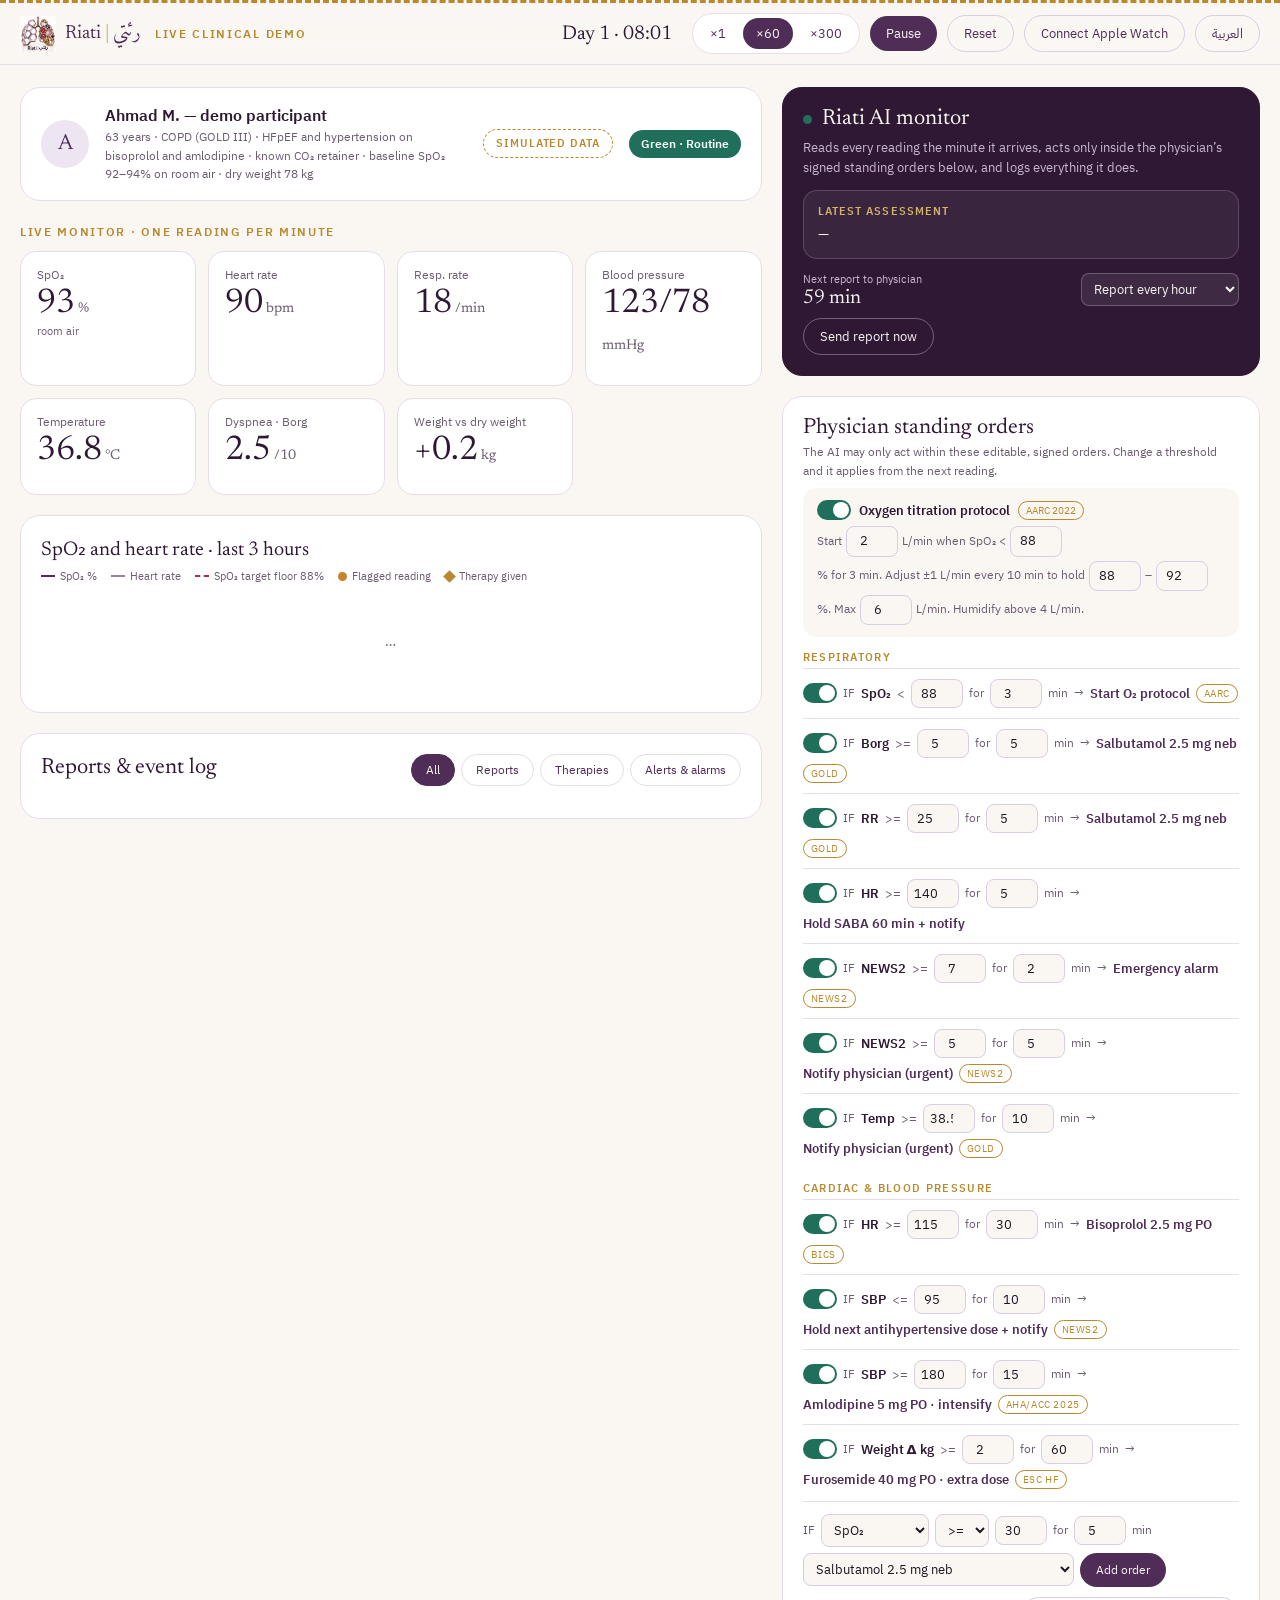
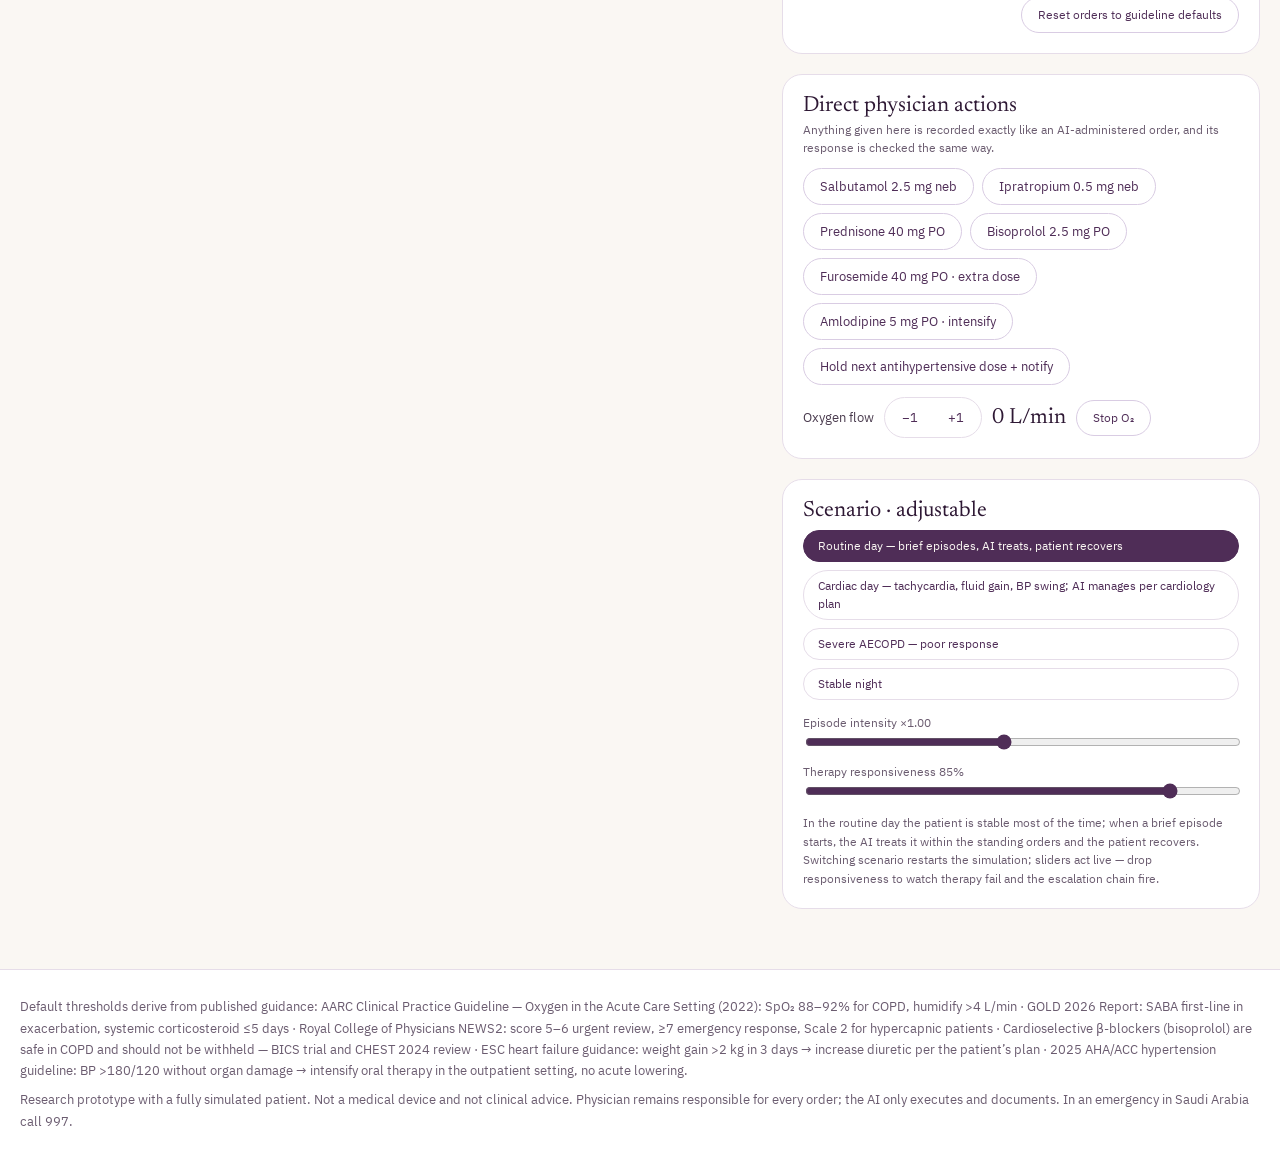
==== commit c94c540f: "Cardiac & BP standing orders, Apple Watch bridge, cleanup - demo.html: blood pressure (sys/dia) and " ====
--- a/demo.html
+++ b/demo.html
@@ -66,6 +66,7 @@
 .rule .act{color:var(--aub);font-weight:600}
 .rule .cite{font-size:10px;letter-spacing:.06em;color:var(--gold);border:1px solid var(--gold);border-radius:999px;padding:1px 7px}
 .rule.off{opacity:.42}
+.rgroup{font-size:11px;letter-spacing:.12em;text-transform:uppercase;color:var(--gold);font-weight:600;margin:12px 0 2px}
 .switch{appearance:none;width:34px;height:20px;border-radius:999px;background:#D9CCE3;position:relative;cursor:pointer;flex:none;margin:0}
 .switch:checked{background:var(--green)}
 .switch::after{content:'';position:absolute;top:2px;inset-inline-start:2px;width:16px;height:16px;border-radius:50%;background:#fff;transition:transform .2s}
@@ -103,6 +104,7 @@
     <div class="seg" id="speedSeg"></div>
     <button class="btn btn-primary" id="playBtn"></button>
     <button class="btn" id="resetBtn"></button>
+    <button class="btn" id="liveBtn"></button>
     <button class="btn" id="langBtn"></button>
   </div>
 </div></header>
@@ -156,6 +158,7 @@
       <div class="serif" style="font-size:22px" id="kAI"></div>
     </div>
     <div style="font-size:13px;color:#C9B8D1;line-height:1.55" id="aiStatus"></div>
+    <div id="liveStatus" style="font-size:12px;line-height:1.5;color:#D4B26A;margin-top:8px;word-break:break-all" hidden></div>
     <div style="background:rgba(255,255,255,.06);border:1px solid rgba(217,204,227,.2);border-radius:14px;padding:12px 14px;margin-top:12px">
       <div style="font-size:11px;letter-spacing:.1em;text-transform:uppercase;color:#D4B26A;font-weight:600" id="aiLastL"></div>
       <div style="font-size:13.5px;line-height:1.55;margin-top:5px" id="aiLast">—</div>
@@ -226,13 +229,22 @@
 const T = {
 en: {
   hSub:'Live clinical demo', langBtn:'العربية', play:'Run', pause:'Pause', reset:'Reset', day:'Day',
-  pName:'Ahmad M. — demo participant', pLine:'63 years · COPD (GOLD III) · known CO₂ retainer · baseline SpO₂ 92–94% on room air · baseline Borg 2', pSim:'Simulated data',
+  pName:'Ahmad M. — demo participant', pLine:'63 years · COPD (GOLD III) · HFpEF and hypertension on bisoprolol and amlodipine · known CO₂ retainer · baseline SpO₂ 92–94% on room air · dry weight 78 kg', pSim:'Simulated data',
   kMon:'Live monitor · one reading per minute', chTitle:'SpO₂ and heart rate · last 3 hours',
   lSpo2:'SpO₂ %', lHr:'Heart rate', lThr:'SpO₂ target floor 88%', lHr140:'HR limit 140', lFlag:'Flagged reading', lRx:'Therapy given',
-  vSpo2:'SpO₂', vHr:'Heart rate', vRr:'Resp. rate', vSbp:'Systolic BP', vTemp:'Temperature', vBorg:'Dyspnea · Borg', vNews:'NEWS2 score',
+  vSpo2:'SpO₂', vHr:'Heart rate', vRr:'Resp. rate', vSbp:'Blood pressure', vTemp:'Temperature', vBorg:'Dyspnea · Borg', vWt:'Weight vs dry weight', vNews:'NEWS2 score', uKg:'kg',
   uPct:'%', uBpm:'bpm', uMin:'/min', uMmhg:'mmHg', uC:'°C', uB:'/10', onO2:'on O₂', air:'room air',
   zoneG:'Green · Routine', zoneA:'Amber · Contact team', zoneR:'Red · Urgent action',
   n2Urgent:'urgent review', n2Emerg:'emergency response',
+  gResp:'Respiratory', gCardio:'Cardiac & blood pressure',
+  aBb:'Bisoprolol 2.5 mg PO', aDiur:'Furosemide 40 mg PO · extra dose', aAmlo:'Amlodipine 5 mg PO · intensify', aHoldbp:'Hold next antihypertensive dose + notify',
+  eSkipBBSaba:'Tachycardia follows salbutamol within 60 min — β-blocker withheld; SABA-driven rate expected to settle, re-checking in 15 min', eSkipLowBP:n=>`${n} withheld — systolic BP below 100`, eSkipAmlo:'Amlodipine withheld — systolic already below 150 at dosing time', eHoldBP:'Systolic BP low — next scheduled antihypertensive dose held, physician notified',
+  wHr:'heart rate down ≥10 bpm', wWt:'weight down ≥0.5 kg', wSbp:'systolic down ≥10 mmHg', wSbpUp:'systolic recovered',
+  liveBtnOff:'Connect Apple Watch', liveBtnOn:'Live · Apple Watch — stop', srcWatch:'Apple Watch',
+  liveWait:u=>`Live mode on — waiting for the first reading. From the iPhone (or any browser) send readings to ${u} — see README, "Testing with a real Apple Watch".`,
+  liveOk:(f,ago)=>`Live data connected · ${f} · last reading ${ago} min ago`,
+  liveNoBridge:'Bridge not reachable — run python3 watch_bridge.py and open this page through the address it prints.',
+  eLiveOn:'Live mode on — Apple Watch readings replace the simulation for the fields it sends; clock set to real time', eLiveOff:'Live mode off — back to simulation', eLiveFirst:f=>`First live reading received: ${f}`,
   kAI:'Riati AI monitor', aiStatus:'Reads every reading the minute it arrives, acts only inside the physician’s signed standing orders below, and logs everything it does.',
   aiLastL:'Latest assessment', nextRepL:'Next report to physician', repNow:'Send report now',
   int15:'Report every 15 min', int30:'Report every 30 min', int60:'Report every hour', int120:'Report every 2 hours',
@@ -240,12 +252,12 @@
   o2title:'Oxygen titration protocol',
   o2w1:'Start', o2w2:'L/min when SpO₂ <', o2w3:'% for 3 min. Adjust ±1 L/min every 10 min to hold', o2w4:'–', o2w5:'%. Max', o2w6:'L/min. Humidify above 4 L/min.',
   ifW:'IF', forW:'for', minW:'min', arrW:'→',
-  mspo2:'SpO₂', mhr:'HR', mrr:'RR', msbp:'SBP', mtemp:'Temp', mborg:'Borg', mnews2:'NEWS2',
+  mspo2:'SpO₂', mhr:'HR', mrr:'RR', msbp:'SBP', mdbp:'DBP', mtemp:'Temp', mborg:'Borg', mwt:'Weight Δ kg', mnews2:'NEWS2',
   aSalb:'Salbutamol 2.5 mg neb', aIpra:'Ipratropium 0.5 mg neb', aPred:'Prednisone 40 mg PO', aO2:'Start O₂ protocol', aNotify:'Notify physician (urgent)', aAlarm:'Emergency alarm', aHold:'Hold SABA 60 min + notify',
   addRule:'Add order', del:'Remove', resetOrders:'Reset orders to guideline defaults',
   kTher:'Direct physician actions', therNote:'Anything given here is recorded exactly like an AI-administered order, and its response is checked the same way.',
   o2lbl:'Oxygen flow', o2stopB:'Stop O₂',
-  kScen:'Scenario · adjustable', scM:'Routine day — brief episodes, AI treats, patient recovers', scS:'Severe AECOPD — poor response', scSt:'Stable night',
+  kScen:'Scenario · adjustable', scM:'Routine day — brief episodes, AI treats, patient recovers', scC:'Cardiac day — tachycardia, fluid gain, BP swing; AI manages per cardiology plan', scS:'Severe AECOPD — poor response', scSt:'Stable night',
   slDetL:'Episode intensity', slRespL:'Therapy responsiveness', scenNote:'In the routine day the patient is stable most of the time; when a brief episode starts, the AI treats it within the standing orders and the patient recovers. Switching scenario restarts the simulation; sliders act live — drop responsiveness to watch therapy fail and the escalation chain fire.',
   kLog:'Reports & event log', fAll:'All', fRep:'Reports', fTher:'Therapies', fAl:'Alerts & alarms',
   ackB:'Acknowledge', eAck:'Alarm acknowledged by physician',
@@ -264,19 +276,28 @@
   rAssess:'Assessment', rRec:'Recommendation',
   recG:'Continue routine monitoring per the signed plan.', recA:'Contact the patient within the stated time and review therapy response.', recR:'Immediate clinical review required. The patient has been shown the approved emergency instructions, including 997.',
   respEff:'effective', respIneff:'INEFFECTIVE', respPend:'response check pending',
-  ftCites:'Default thresholds derive from published guidance: AARC Clinical Practice Guideline — Oxygen in the Acute Care Setting (2022): SpO₂ 88–92% for COPD, humidify >4 L/min · GOLD 2026 Report: SABA first-line in exacerbation, systemic corticosteroid ≤5 days · Royal College of Physicians NEWS2: score 5–6 urgent review, ≥7 emergency response, Scale 2 for hypercapnic patients.',
+  ftCites:'Default thresholds derive from published guidance: AARC Clinical Practice Guideline — Oxygen in the Acute Care Setting (2022): SpO₂ 88–92% for COPD, humidify >4 L/min · GOLD 2026 Report: SABA first-line in exacerbation, systemic corticosteroid ≤5 days · Royal College of Physicians NEWS2: score 5–6 urgent review, ≥7 emergency response, Scale 2 for hypercapnic patients · Cardioselective β-blockers (bisoprolol) are safe in COPD and should not be withheld — BICS trial and CHEST 2024 review · ESC heart failure guidance: weight gain >2 kg in 3 days → increase diuretic per the patient’s plan · 2025 AHA/ACC hypertension guideline: BP >180/120 without organ damage → intensify oral therapy in the outpatient setting, no acute lowering.',
   ftDisc:'Research prototype with a fully simulated patient. Not a medical device and not clinical advice. Physician remains responsible for every order; the AI only executes and documents. In an emergency in Saudi Arabia call 997.',
   o2flowU:'L/min'
 },
 ar: {
   hSub:'العرض السريري المباشر', langBtn:'English', play:'تشغيل', pause:'إيقاف مؤقت', reset:'إعادة', day:'اليوم',
-  pName:'أحمد م. — مشارك تجريبي', pLine:'٦٣ عامًا · انسداد رئوي مزمن (GOLD III) · احتباس CO₂ معروف · خط الأساس SpO₂ ‎92–94%‎ على الهواء · بورغ الأساسي 2', pSim:'بيانات محاكاة',
+  pName:'أحمد م. — مشارك تجريبي', pLine:'٦٣ عامًا · انسداد رئوي مزمن (GOLD III) · قصور قلب بكسر قذف محفوظ وارتفاع ضغط على بيسوبرولول وأملوديبين · احتباس CO₂ معروف · خط الأساس SpO₂ ‎92–94%‎ على الهواء · الوزن الجاف 78 كغ', pSim:'بيانات محاكاة',
   kMon:'المراقبة الحية · قراءة كل دقيقة', chTitle:'SpO₂ ومعدل النبض · آخر ٣ ساعات',
   lSpo2:'SpO₂ %', lHr:'معدل النبض', lThr:'حد SpO₂ الأدنى 88%', lHr140:'حد النبض 140', lFlag:'قراءة مُعلَّمة', lRx:'علاج مُعطى',
-  vSpo2:'SpO₂', vHr:'معدل النبض', vRr:'معدل التنفس', vSbp:'الضغط الانقباضي', vTemp:'الحرارة', vBorg:'ضيق النفس · بورغ', vNews:'درجة NEWS2',
+  vSpo2:'SpO₂', vHr:'معدل النبض', vRr:'معدل التنفس', vSbp:'ضغط الدم', vTemp:'الحرارة', vBorg:'ضيق النفس · بورغ', vWt:'الوزن مقابل الوزن الجاف', vNews:'درجة NEWS2', uKg:'كغ',
   uPct:'%', uBpm:'ن/د', uMin:'/د', uMmhg:'ملم', uC:'°م', uB:'/10', onO2:'على الأكسجين', air:'هواء الغرفة',
   zoneG:'أخضر · روتيني', zoneA:'أصفر · تواصل مع الفريق', zoneR:'أحمر · إجراء عاجل',
   n2Urgent:'مراجعة عاجلة', n2Emerg:'استجابة طارئة',
+  gResp:'تنفسي', gCardio:'القلب وضغط الدم',
+  aBb:'بيسوبرولول 2.5 ملغ فمويًا', aDiur:'فوروسيمايد 40 ملغ فمويًا · جرعة إضافية', aAmlo:'أملوديبين 5 ملغ فمويًا · تكثيف', aHoldbp:'إيقاف جرعة خافض الضغط التالية + إشعار',
+  eSkipBBSaba:'تسارع النبض جاء بعد سالبوتامول خلال ٦٠ دقيقة — أُمسك حاصر بيتا؛ يُتوقع أن يهدأ النبض الناتج عن الموسّع، وإعادة الفحص بعد ١٥ دقيقة', eSkipLowBP:n=>`أُمسك ${n} — الضغط الانقباضي دون 100`, eSkipAmlo:'أُمسك أملوديبين — الانقباضي أصلًا دون 150 وقت الجرعة', eHoldBP:'انخفاض الضغط الانقباضي — أُوقفت جرعة خافض الضغط المجدولة التالية وأُشعر الطبيب',
+  wHr:'انخفض النبض ≥10 ن/د', wWt:'انخفض الوزن ≥0.5 كغ', wSbp:'انخفض الانقباضي ≥10 ملم', wSbpUp:'تعافى الضغط الانقباضي',
+  liveBtnOff:'اربط Apple Watch', liveBtnOn:'مباشر · Apple Watch — إيقاف', srcWatch:'Apple Watch',
+  liveWait:u=>`الوضع المباشر مفعّل — بانتظار أول قراءة. من الآيفون (أو أي متصفح) أرسل القراءات إلى ${u} — انظر README: الاختبار مع Apple Watch حقيقية.`,
+  liveOk:(f,ago)=>`البيانات المباشرة متصلة · ${f} · آخر قراءة قبل ${ago} د`,
+  liveNoBridge:'الجسر غير متاح — شغّل python3 watch_bridge.py ثم افتح هذه الصفحة من العنوان الذي يطبعه.',
+  eLiveOn:'تفعيل الوضع المباشر — قراءات Apple Watch تحل محل المحاكاة في الحقول التي ترسلها، والساعة على الوقت الحقيقي', eLiveOff:'إيقاف الوضع المباشر — العودة إلى المحاكاة', eLiveFirst:f=>`وصلت أول قراءة مباشرة: ${f}`,
   kAI:'مراقب «رئتي» الذكي', aiStatus:'يقرأ كل قياس لحظة وصوله، ولا يتصرف إلا ضمن الأوامر الدائمة الموقّعة من الطبيب أدناه، ويسجّل كل ما يفعله.',
   aiLastL:'آخر تقييم', nextRepL:'التقرير التالي للطبيب', repNow:'أرسل تقريرًا الآن',
   int15:'تقرير كل ١٥ دقيقة', int30:'تقرير كل ٣٠ دقيقة', int60:'تقرير كل ساعة', int120:'تقرير كل ساعتين',
@@ -284,12 +305,12 @@
   o2title:'بروتوكول معايرة الأكسجين',
   o2w1:'ابدأ', o2w2:'لتر/د عندما يهبط SpO₂ دون', o2w3:'% لمدة ٣ دقائق. عدّل ±١ لتر/د كل ١٠ دقائق للبقاء بين', o2w4:'–', o2w5:'%. الحد الأقصى', o2w6:'لتر/د. أضف الترطيب فوق ٤ لتر/د.',
   ifW:'إذا', forW:'لمدة', minW:'د', arrW:'←',
-  mspo2:'SpO₂', mhr:'النبض', mrr:'التنفس', msbp:'الضغط', mtemp:'الحرارة', mborg:'بورغ', mnews2:'NEWS2',
+  mspo2:'SpO₂', mhr:'النبض', mrr:'التنفس', msbp:'الضغط', mdbp:'الانبساطي', mtemp:'الحرارة', mborg:'بورغ', mwt:'تغير الوزن كغ', mnews2:'NEWS2',
   aSalb:'سالبوتامول 2.5 ملغ إرذاذ', aIpra:'إبراتروبيوم 0.5 ملغ إرذاذ', aPred:'بريدنيزون 40 ملغ فمويًا', aO2:'بدء بروتوكول الأكسجين', aNotify:'إشعار الطبيب (عاجل)', aAlarm:'إنذار طارئ', aHold:'إيقاف الموسّع ٦٠ د + إشعار',
   addRule:'إضافة أمر', del:'حذف', resetOrders:'إعادة الأوامر إلى قيم الأدلة السريرية',
   kTher:'إجراءات الطبيب المباشرة', therNote:'كل ما يُعطى هنا يُسجَّل تمامًا كأوامر الذكاء الاصطناعي، ويُقيَّم أثره بالطريقة نفسها.',
   o2lbl:'تدفق الأكسجين', o2stopB:'إيقاف الأكسجين',
-  kScen:'السيناريو · قابل للتعديل', scM:'يوم اعتيادي — نوبات عابرة يعالجها المساعد فيتحسن المريض', scS:'نوبة شديدة — استجابة ضعيفة', scSt:'ليلة مستقرة',
+  kScen:'السيناريو · قابل للتعديل', scM:'يوم اعتيادي — نوبات عابرة يعالجها المساعد فيتحسن المريض', scC:'يوم قلبي — تسارع نبض، احتباس سوائل، تقلّب ضغط؛ يديرها المساعد وفق خطة القلب', scS:'نوبة شديدة — استجابة ضعيفة', scSt:'ليلة مستقرة',
   slDetL:'شدة النوبات', slRespL:'الاستجابة للعلاج', scenNote:'في اليوم الاعتيادي يبقى المريض مستقرًا معظم الوقت؛ وعند بدء نوبة عابرة يعالجها المساعد ضمن الأوامر الدائمة فيتحسن. تغيير السيناريو يعيد المحاكاة، والمنزلقان يعملان مباشرة — أنزل الاستجابة لترى فشل العلاج وتسلسل التصعيد.',
   kLog:'التقارير وسجل الأحداث', fAll:'الكل', fRep:'التقارير', fTher:'العلاجات', fAl:'التنبيهات والإنذارات',
   ackB:'إقرار الاستلام', eAck:'أقرّ الطبيب باستلام الإنذار',
@@ -308,7 +329,7 @@
   rAssess:'التقييم', rRec:'التوصية',
   recG:'استمر في المراقبة الروتينية وفق الخطة الموقّعة.', recA:'تواصل مع المريض خلال الوقت المحدد وراجع استجابة العلاج.', recR:'مراجعة سريرية فورية. عُرضت على المريض تعليمات الطوارئ المعتمدة بما فيها 997.',
   respEff:'فعّال', respIneff:'غير فعّال', respPend:'بانتظار فحص الاستجابة',
-  ftCites:'العتبات الافتراضية مستمدة من أدلة منشورة: دليل AARC للأكسجين في الرعاية الحادة (2022): SpO₂ ‏88–92% لمرضى الانسداد الرئوي والترطيب فوق ٤ لتر/د · تقرير GOLD 2026: الموسّع القصير خط أول في النوبة والستيرويد الجهازي ≤٥ أيام · درجة NEWS2 من الكلية الملكية للأطباء: 5–6 مراجعة عاجلة و≥7 استجابة طارئة، والمقياس الثاني لمرضى فرط ثاني أكسيد الكربون.',
+  ftCites:'العتبات الافتراضية مستمدة من أدلة منشورة: دليل AARC للأكسجين في الرعاية الحادة (2022): SpO₂ ‏88–92% لمرضى الانسداد الرئوي والترطيب فوق ٤ لتر/د · تقرير GOLD 2026: الموسّع القصير خط أول في النوبة والستيرويد الجهازي ≤٥ أيام · درجة NEWS2 من الكلية الملكية للأطباء: 5–6 مراجعة عاجلة و≥7 استجابة طارئة، والمقياس الثاني لمرضى فرط ثاني أكسيد الكربون · حاصرات بيتا الانتقائية للقلب (بيسوبرولول) آمنة في الانسداد الرئوي ولا تُحجب — تجربة BICS ومراجعة CHEST 2024 · إرشادات ESC لقصور القلب: زيادة الوزن >٢ كغ خلال ٣ أيام ← زيادة مدرّ البول وفق خطة المريض · دليل AHA/ACC 2025 لضغط الدم: >180/120 دون تلف عضوي ← تكثيف العلاج الفموي في العيادة الخارجية دون خفض حاد.',
   ftDisc:'نموذج بحثي بمريض محاكى بالكامل. ليس جهازًا طبيًا ولا نصيحة سريرية. يبقى الطبيب مسؤولًا عن كل أمر؛ الذكاء الاصطناعي ينفّذ ويوثّق فقط. في الطوارئ داخل المملكة اتصل بـ 997.',
   o2flowU:'لتر/د'
 }};
@@ -317,34 +338,83 @@
 const t = k => T[L][k];
 
 /* ================= state ================= */
-const METRICS = ['spo2','hr','rr','sbp','temp','borg','news2'];
-const TILES = ['spo2','hr','rr','sbp','temp','borg']; // NEWS2 runs in the background; surfaces only when elevated
-const MMETA = {spo2:{u:'uPct',dec:0},hr:{u:'uBpm',dec:0},rr:{u:'uMin',dec:0},sbp:{u:'uMmhg',dec:0},temp:{u:'uC',dec:1},borg:{u:'uB',dec:1},news2:{u:'',dec:0}};
-const ACTIONS = ['salb','ipra','pred','o2','notify','alarm','hold'];
-const DRUGNAME = {salb:'aSalb',ipra:'aIpra',pred:'aPred'};
+const METRICS = ['spo2','hr','rr','sbp','temp','borg','wt','news2'];
+const TILES = ['spo2','hr','rr','sbp','temp','borg','wt']; // NEWS2 runs in the background; surfaces only when elevated
+const MMETA = {spo2:{u:'uPct',dec:0},hr:{u:'uBpm',dec:0},rr:{u:'uMin',dec:0},sbp:{u:'uMmhg',dec:0},dbp:{u:'uMmhg',dec:0},temp:{u:'uC',dec:1},borg:{u:'uB',dec:1},wt:{u:'uKg',dec:1,signed:true},news2:{u:'',dec:0}};
+const VLBL = {spo2:'Spo2',hr:'Hr',rr:'Rr',sbp:'Sbp',temp:'Temp',borg:'Borg',wt:'Wt',news2:'News'};
+const fmtV = (k,v)=>{ const m=MMETA[k]||{dec:0}; return (m.signed&&v>=0?'+':'')+(+v).toFixed(m.dec); };
+const ACTIONS = ['salb','ipra','pred','o2','bb','diur','amlo','holdbp','notify','alarm','hold'];
+const ALABEL = {salb:'aSalb',ipra:'aIpra',pred:'aPred',o2:'aO2',bb:'aBb',diur:'aDiur',amlo:'aAmlo',holdbp:'aHoldbp',notify:'aNotify',alarm:'aAlarm',hold:'aHold'};
+const DRUGNAME = {salb:'aSalb',ipra:'aIpra',pred:'aPred',bb:'aBb',diur:'aDiur',amlo:'aAmlo',holdbp:'aHoldbp'};
+const CARDIO_ACTIONS = ['bb','diur','amlo','holdbp'];
+// per-drug minimum interval (min) and how long after dosing the AI checks the response
+const DRUG = {salb:{cd:20,check:25}, ipra:{cd:240,check:25}, pred:{cd:1440,check:null}, bb:{cd:720,check:60}, diur:{cd:1440,check:360}, amlo:{cd:1440,check:240}, holdbp:{cd:1440,check:120}};
+
+/* ================= live device bridge (watch_bridge.py) ================= */
+const LIVE = {on:false, data:{}, ok:false, url:'', seen:false};
+const FRESH = {hr:15, spo2:120, rr:120, sbp:1440, dbp:1440, temp:240, wt:1440, borg:240}; // minutes a live reading stays valid before the simulation resumes for that field
+function liveFresh(k){ const d=LIVE.data[k]; return d && (Date.now()-d.ts)/60000 <= FRESH[k] ? d : null; }
+function applyLive(v){ for(const k of Object.keys(FRESH)){ const d=liveFresh(k); if(d) v[k] = (k==='temp'||k==='wt') ? +(+d.v).toFixed(1) : Math.round(+d.v); } }
+async function pollLive(){
+  if(!LIVE.on) return;
+  try{
+    const r = await fetch('live?ts='+Date.now(), {cache:'no-store'}); const j = await r.json();
+    LIVE.ok = true; LIVE.data = j.data||{}; LIVE.url = 'http://'+j.ip+':'+j.port+'/ingest?hr=72&spo2=96';
+    const newest = Math.max(0, ...Object.values(LIVE.data).map(d=>d.ts||0));
+    if(newest > (LIVE.lastTs||0)){ LIVE.lastTs = newest; applyLive(S.vit); renderTiles(); }   // show a new reading at once, not at the next minute tick
+    if(!LIVE.seen && Object.keys(LIVE.data).length){ LIVE.seen=true; log('ai', ()=>t('eLiveFirst')(Object.keys(LIVE.data).map(k=>t('m'+k)).join(', '))); }
+  }catch(e){ LIVE.ok=false; }
+  renderLiveStatus();
+}
+function renderLiveStatus(){
+  el.liveBtn.textContent = LIVE.on ? t('liveBtnOn') : t('liveBtnOff');
+  el.liveBtn.classList.toggle('btn-primary', LIVE.on);
+  el.liveStatus.hidden = !LIVE.on;
+  if(!LIVE.on) return;
+  if(!LIVE.ok){ el.liveStatus.textContent = t('liveNoBridge'); return; }
+  const fresh = Object.keys(FRESH).filter(k=>liveFresh(k));
+  if(!fresh.length){ el.liveStatus.textContent = t('liveWait')(LIVE.url); return; }
+  const newest = Math.max(...fresh.map(k=>LIVE.data[k].ts));
+  el.liveStatus.textContent = t('liveOk')(fresh.map(k=>t('m'+k)).join(' · '), Math.max(0, Math.round((Date.now()-newest)/60000)));
+}
+function toggleLive(){
+  LIVE.on = !LIVE.on;
+  if(LIVE.on){
+    const n=new Date(); S.baseMin = n.getHours()*60+n.getMinutes()-S.minute;   // sim clock now reads real wall-clock time
+    S.speed=1; S.scen='stable'; S.epi.active=null; S.epi.next=1e9;             // no invented episodes on top of real readings
+    log('ai', ()=>t('eLiveOn')); pollLive();
+  } else { S.speed=60; S.baseMin=480; log('ai', ()=>t('eLiveOff')); }
+  renderStatic();
+}
+setInterval(pollLive, 3000);
 
 const defaultProto = () => ({on:true, low:88, high:92, start:2, max:6, every:10, lastT:-999});
 const defaultRules = () => ([
-  {id:'r1',on:true,metric:'spo2',op:'<', val:88, sus:3, action:'o2',    cd:15, builtin:true, cite:'AARC'},
-  {id:'r2',on:true,metric:'borg',op:'>=',val:5,  sus:5, action:'salb',  cd:20, builtin:true, cite:'GOLD'},
-  {id:'r3',on:true,metric:'rr',  op:'>=',val:25, sus:5, action:'salb',  cd:20, builtin:true, cite:'GOLD'},
-  {id:'r4',on:true,metric:'hr',  op:'>=',val:140,sus:5, action:'hold',  cd:30, builtin:true, cite:''},
-  {id:'r5',on:true,metric:'news2',op:'>=',val:7, sus:2, action:'alarm', cd:20, builtin:true, cite:'NEWS2'},
-  {id:'r6',on:true,metric:'news2',op:'>=',val:5, sus:5, action:'notify',cd:30, builtin:true, cite:'NEWS2'},
-  {id:'r7',on:true,metric:'temp',op:'>=',val:38.5,sus:10,action:'notify',cd:120,builtin:true, cite:'GOLD'},
+  {id:'r1', g:'resp',  on:true,metric:'spo2', op:'<', val:88,  sus:3, action:'o2',    cd:15,  builtin:true, cite:'AARC'},
+  {id:'r2', g:'resp',  on:true,metric:'borg', op:'>=',val:5,   sus:5, action:'salb',  cd:20,  builtin:true, cite:'GOLD'},
+  {id:'r3', g:'resp',  on:true,metric:'rr',   op:'>=',val:25,  sus:5, action:'salb',  cd:20,  builtin:true, cite:'GOLD'},
+  {id:'r4', g:'resp',  on:true,metric:'hr',   op:'>=',val:140, sus:5, action:'hold',  cd:30,  builtin:true, cite:''},
+  {id:'r5', g:'resp',  on:true,metric:'news2',op:'>=',val:7,   sus:2, action:'alarm', cd:20,  builtin:true, cite:'NEWS2'},
+  {id:'r6', g:'resp',  on:true,metric:'news2',op:'>=',val:5,   sus:5, action:'notify',cd:30,  builtin:true, cite:'NEWS2'},
+  {id:'r7', g:'resp',  on:true,metric:'temp', op:'>=',val:38.5,sus:10,action:'notify',cd:120, builtin:true, cite:'GOLD'},
+  {id:'r8', g:'cardio',on:true,metric:'hr',   op:'>=',val:115, sus:30,action:'bb',    cd:720, builtin:true, cite:'BICS'},
+  {id:'r9', g:'cardio',on:true,metric:'sbp',  op:'<=',val:95,  sus:10,action:'holdbp',cd:240, builtin:true, cite:'NEWS2'},
+  {id:'r10',g:'cardio',on:true,metric:'sbp',  op:'>=',val:180, sus:15,action:'amlo',  cd:1440,builtin:true, cite:'AHA/ACC 2025'},
+  {id:'r11',g:'cardio',on:true,metric:'wt',   op:'>=',val:2,   sus:60,action:'diur',  cd:1440,builtin:true, cite:'ESC HF'},
 ]);
 
 let S; // sim state
 function freshState(scen){
   return {
-    scen: scen||'moderate', running:true, speed:60, simSec:0, minute:0,
+    scen: scen||'moderate', running:true, speed:60, simSec:0, minute:0, baseMin:480,
     detRate: +document.getElementById('slDet').value/100 || 1,
     resp: +document.getElementById('slResp').value/100,
-    vit:{spo2:93,hr:90,rr:19,sbp:124,temp:36.8,borg:2.5,news2:0},
-    epi:{next:30+Math.random()*20, active:null},
+    vit:{spo2:93,hr:90,rr:19,sbp:124,dbp:76,temp:36.8,borg:2.5,wt:0.2,news2:0},
+    epi:{next:(scen==='cardiac'?25:30+Math.random()*20), active:null},
     o2:0, hist:[], events:[], evSeq:0,
     drugs:[], // {rx, at, mag}
-    drugLast:{salb:-999,ipra:-999,pred:-999},
+    drugLast:{salb:-99999,ipra:-99999,pred:-99999,bb:-99999,diur:-99999,amlo:-99999,holdbp:-99999}, // "never given" must sit beyond the longest minimum interval (1440 min)
+    skipNoted:{},
     salbTimes:[], sabaHoldUntil:-1, sabaMaxFlag:false,
     checks:[], ineff:{}, sustain:{}, ruleLast:{},
     lastReport:0, alarm:null, lastBeep:0,
@@ -355,17 +425,28 @@
 let rules = defaultRules();
 let repInterval = 60;
 try{
-  const saved = JSON.parse(localStorage.getItem('riati_demo_orders_v2')||'null');
+  const saved = JSON.parse(localStorage.getItem('riati_demo_orders_v3')||'null');
   if(saved){ proto = {...defaultProto(), ...saved.proto}; rules = saved.rules; repInterval = saved.interval||60; }
 }catch(e){}
-function persistOrders(){ try{ localStorage.setItem('riati_demo_orders_v2', JSON.stringify({proto, rules, interval:repInterval})); }catch(e){} }
+function persistOrders(){ try{ localStorage.setItem('riati_demo_orders_v3', JSON.stringify({proto, rules, interval:repInterval})); }catch(e){} }
 
 /* ================= patient model ================= */
+function cardioEvents(m){
+  if(S.scen!=='cardiac') return {hrEp:0, wtBase:0, sbpEp:0};
+  const d=S.detRate;
+  const bump=(start,rise,peak,tau)=>{ const age=m-start; if(age<0) return 0; return age<=rise ? peak*age/rise : peak*Math.exp(-(age-rise)/tau); };
+  return {
+    hrEp:   bump(40,15,30*d,600),                              // sustained fast rate (AF-like); persists for hours if untreated
+    wtBase: Math.min(2.4*d, 0.014*m*d),                        // fluid retention creeping up through the day
+    sbpEp:  bump(330,20,72*d,240) + bump(700,20,-36*d,150)     // hypertensive spike, then a post-diuresis dip
+  };
+}
 function baseSeverity(m){
   const d = S.detRate;
-  if(S.scen==='moderate'){
+  if(S.scen==='moderate'||S.scen==='cardiac'){
     // stable baseline; brief episodes flare up, then resolve (faster once treated)
-    if(!S.epi.active && m>=S.epi.next) S.epi.active={start:m, peak:(2.2+Math.random()*1.2)*d, rise:22, fall:85};
+    // cardiac day opens with a firm respiratory episode so the salbutamol → tachycardia → β-blocker interlock is exercised
+    if(!S.epi.active && m>=S.epi.next) S.epi.active={start:m, peak:(S.scen==='cardiac'&&m<60 ? 3.3 : 2.2+Math.random()*1.2)*d, rise:22, fall:85};
     let ep=0;
     const a=S.epi.active;
     if(a){
@@ -379,16 +460,20 @@
   return 2 + 0.5*Math.sin(m/38) * d;
 }
 function drugEffect(m){
-  let b=0, salbActive=0;
+  let b=0, salbActive=0, hrEff=0, sbpEff=0, wtEff=0;
   for(const d of S.drugs){
     const age = m - d.at; if(age<0) continue;
     let e=0;
     if(d.rx==='salb'){ e = d.mag * Math.min(1,age/14) * Math.exp(-Math.max(0,age-14)/110); if(e>0.15) salbActive++; }
-    if(d.rx==='ipra'){ e = d.mag * Math.min(1,age/20) * Math.exp(-Math.max(0,age-20)/220); }
-    if(d.rx==='pred'){ e = d.mag * Math.min(1,age/240); }
+    else if(d.rx==='ipra'){ e = d.mag * Math.min(1,age/20) * Math.exp(-Math.max(0,age-20)/220); }
+    else if(d.rx==='pred'){ e = d.mag * Math.min(1,age/240); }
+    else if(d.rx==='bb'){ const k=Math.min(1,age/60)*Math.exp(-Math.max(0,age-60)/800); hrEff+=d.mag*k; sbpEff+=6*k; }
+    else if(d.rx==='diur'){ const k=Math.min(1,age/90)*Math.exp(-Math.max(0,age-90)/900); wtEff+=d.mag*k; sbpEff+=5*k; }
+    else if(d.rx==='amlo'){ const k=Math.min(1,age/240)*Math.exp(-Math.max(0,age-240)/1200); sbpEff+=d.mag*k; }
+    else if(d.rx==='holdbp'){ const k=Math.min(1,age/60)*Math.exp(-Math.max(0,age-60)/400); sbpEff-=8*k; }
     b+=e;
   }
-  return {b, salbActive};
+  return {b, salbActive, hrEff, sbpEff, wtEff};
 }
 function news2(v,onO2){
   const s={};
@@ -408,27 +493,32 @@
 const rnd = (()=>{ let seed=7; return ()=>{ seed=(seed*9301+49297)%233280; return seed/233280-0.5; };})();
 function stepMinute(m){
   S.resp = +el.slResp.value/100; S.detRate = +el.slDet.value/100;
-  const {b, salbActive} = drugEffect(m);
+  const {b, salbActive, hrEff, sbpEff, wtEff} = drugEffect(m);
   const Seff = Math.max(0, Math.min(12, baseSeverity(m) - b));
+  const ce = cardioEvents(m);
   const o2boost = S.o2>0 ? 5.4*(1-Math.exp(-S.o2/2.6)) : 0;
   const v = S.vit;
   const tgt = {
     spo2: Math.max(70, Math.min(99.5, 97.2 - 1.45*Seff + o2boost)),
-    hr:   78 + 4.6*Seff + 8*salbActive + (v.spo2<86?12:0),
+    hr:   Math.max(45, 78 + 4.6*Seff + 8*salbActive + (v.spo2<86?12:0) + ce.hrEp - hrEff),
     rr:   13.5 + 2.1*Seff,
-    sbp:  121 + 1.8*Seff,
+    sbp:  Math.max(70, 121 + 1.8*Seff + ce.sbpEp - sbpEff),
     temp: 36.7 + (S.scen==='severe'?0.16:0.06)*Seff,
-    borg: Math.max(0, Math.min(10, 0.9 + 0.85*Seff))
+    borg: Math.max(0, Math.min(10, 0.9 + 0.85*Seff)),
+    wt:   0.2 + ce.wtBase - wtEff
   };
   v.spo2 = Math.round((v.spo2 + (tgt.spo2-v.spo2)*.28 + rnd()*.7)*10)/10;
   v.hr   = Math.round(v.hr   + (tgt.hr-v.hr)*.3  + rnd()*3.4);
   v.rr   = Math.round(v.rr   + (tgt.rr-v.rr)*.3  + rnd()*1.4);
   v.sbp  = Math.round(v.sbp  + (tgt.sbp-v.sbp)*.25+ rnd()*4);
+  v.dbp  = Math.round(0.6*v.sbp + 4 + rnd()*3);
   v.temp = Math.round((v.temp+ (tgt.temp-v.temp)*.2 + rnd()*.08)*10)/10;
   v.borg = Math.round((v.borg+ (tgt.borg-v.borg)*.3+ rnd()*.3)*2)/2;
+  v.wt   = Math.round((v.wt  + (tgt.wt-v.wt)*.2   + rnd()*.06)*10)/10;
+  if(LIVE.on) applyLive(v);   // real device readings override the simulated ones for whatever fields arrived
   const nw = news2(v, S.o2>0);
   v.news2 = nw.total; S.news2Score = nw;
-  S.hist.push({m, spo2:v.spo2, hr:v.hr, rr:v.rr, sbp:v.sbp, temp:v.temp, borg:v.borg, news2:v.news2, o2:S.o2});
+  S.hist.push({m, spo2:v.spo2, hr:v.hr, rr:v.rr, sbp:v.sbp, dbp:v.dbp, temp:v.temp, borg:v.borg, wt:v.wt, news2:v.news2, o2:S.o2});
   if(S.hist.length>1500) S.hist.shift();
   aiTick(m, v, nw);
 }
@@ -450,25 +540,33 @@
 }
 function opTest(op,a,b){ return op==='<'?a<b : op==='<='?a<=b : op==='>'?a>b : a>=b; }
 function giveDrug(rx, by, m){
-  if((rx==='salb') ){
-    if(S.sabaHoldUntil>m){ return false; }
-    if(m - S.drugLast.salb < 20) return false;
+  const v=S.vit, nm=()=>t(DRUGNAME[rx]);
+  // a withheld order is explained once per hour, not on every re-evaluation
+  const note=(key,mk)=>{ if(S.skipNoted[key]!==undefined && m-S.skipNoted[key]<60) return; S.skipNoted[key]=m; log('ai', mk); };
+  if(rx==='salb'){
+    if(S.sabaHoldUntil>m) return false;
+    if(m - S.drugLast.salb < DRUG.salb.cd) return false;
     S.salbTimes = S.salbTimes.filter(x=>m-x<60);
     if(S.salbTimes.length>=3){
       if(!S.sabaMaxFlag){ S.sabaMaxFlag=true; log('alert', ()=>t('eSabaMax')); }
       return false;
     }
-    S.salbTimes.push(m); S.sabaMaxFlag=false;
+  } else if(m - S.drugLast[rx] < DRUG[rx].cd) return false;
+  // safety interlocks — checked against the live readings before any cardiac or BP order
+  if(rx==='bb'){
+    if(m - S.drugLast.salb < 60){ note('bbSaba', ()=>t('eSkipBBSaba')); return false; }
+    if(v.sbp<100){ note('bbLow', ()=>t('eSkipLowBP')(nm())); return false; }
+    if(v.hr<100) return false;
   }
-  if(rx==='ipra' && m-S.drugLast.ipra<240) return false;
-  if(rx==='pred' && m-S.drugLast.pred<1440) return false;
+  if(rx==='diur' && v.sbp<100){ note('diurLow', ()=>t('eSkipLowBP')(nm())); return false; }
+  if(rx==='amlo' && v.sbp<150){ note('amloLow', ()=>t('eSkipAmlo')); return false; }
+  if(rx==='salb'){ S.salbTimes.push(m); S.sabaMaxFlag=false; }
   S.drugLast[rx]=m;
-  const mag = rx==='salb'?2.3*S.resp : rx==='ipra'?1.3*S.resp : 1.6*S.resp;
+  const mag = {salb:2.3, ipra:1.3, pred:1.6, bb:18, diur:1.0, amlo:14, holdbp:1}[rx]*S.resp;
   S.drugs.push({rx, at:m, mag});
   if(S.epi.active && (rx==='salb'||rx==='ipra')) S.epi.active.fall = Math.max(16, 70*(1-S.resp));
-  const nameK = DRUGNAME[rx];
-  log('therapy', ()=>t('eGive')(t(nameK)), ()=>t(by));
-  if(rx!=='pred') S.checks.push({due:m+25, rx, base:{...S.vit}});
+  log('therapy', rx==='holdbp' ? ()=>t('eHoldBP') : ()=>t('eGive')(nm()), ()=>t(by));
+  if(DRUG[rx].check) S.checks.push({due:m+DRUG[rx].check, rx, base:{...S.vit}});
   return true;
 }
 function o2Set(f, mk){
@@ -477,11 +575,12 @@
 }
 function runAction(rule, m){
   const a=rule.action;
-  if(a==='o2'){ if(proto.on && S.o2===0){ o2Set(proto.start, ()=>t('eO2Start')(proto.start)); S.checks.push({due:m+20, rx:'o2', base:{...S.vit}}); } }
-  else if(a==='salb'||a==='ipra'||a==='pred'){ giveDrug(a,'byAI',m); }
-  else if(a==='notify'){ log('alert', rule.metric==='news2' ? ()=>t('eNews5')(S.vit.news2) : rule.metric==='temp' ? ()=>t('eTemp')(S.vit.temp) : ()=>t('eRuleFire')(t('m'+rule.metric), rule.op, rule.val)); }
-  else if(a==='alarm'){ const mk=()=>t('eNews7')(S.vit.news2); log('alarm', mk); alarmOn(mk); sendReport(m,true); }
-  else if(a==='hold'){ S.sabaHoldUntil=m+60; const mk=()=>t('eHold')(rule.val); log('alarm', mk); alarmOn(mk); }
+  if(a==='o2'){ if(proto.on && S.o2===0){ o2Set(proto.start, ()=>t('eO2Start')(proto.start)); S.checks.push({due:m+20, rx:'o2', base:{...S.vit}}); return true; } return false; }
+  if(DRUG[a]) return giveDrug(a,'byAI',m);
+  if(a==='notify'){ log('alert', rule.metric==='news2' ? ()=>t('eNews5')(S.vit.news2) : rule.metric==='temp' ? ()=>t('eTemp')(S.vit.temp) : ()=>t('eRuleFire')(t('m'+rule.metric), rule.op, rule.val)); return true; }
+  if(a==='alarm'){ const mk=()=>t('eNews7')(S.vit.news2); log('alarm', mk); alarmOn(mk); sendReport(m,true); return true; }
+  if(a==='hold'){ S.sabaHoldUntil=m+60; const mk=()=>t('eHold')(rule.val); log('alarm', mk); alarmOn(mk); return true; }
+  return false;
 }
 function aiTick(m, v, nw){
   // standing orders
@@ -489,8 +588,9 @@
     if(!r.on) continue;
     const val = v[r.metric]; if(val==null) continue;
     S.sustain[r.id] = opTest(r.op, val, r.val) ? (S.sustain[r.id]||0)+1 : 0;
-    if(S.sustain[r.id]>=r.sus && m-(S.ruleLast[r.id]??-999)>=r.cd){
-      S.ruleLast[r.id]=m; runAction(r,m);
+    if(S.sustain[r.id]>=r.sus && m-(S.ruleLast[r.id]??-99999)>=r.cd){
+      const done = runAction(r,m);
+      S.ruleLast[r.id] = done ? m : m - r.cd + 15; // an order withheld by an interlock is re-evaluated in 15 min, not after the full cooldown
     }
   }
   // O2 titration
@@ -509,13 +609,17 @@
   for(const c of S.checks.filter(c=>c.due===m)){
     let eff=false, whyK='';
     if(c.rx==='o2'){ eff = v.spo2>=proto.low; whyK='wSpo2'; }
+    else if(c.rx==='bb'){ eff = v.hr<=c.base.hr-10; whyK='wHr'; }
+    else if(c.rx==='diur'){ eff = v.wt<=c.base.wt-0.5; whyK='wWt'; }
+    else if(c.rx==='amlo'){ eff = v.sbp<=c.base.sbp-10; whyK='wSbp'; }
+    else if(c.rx==='holdbp'){ eff = v.sbp>=c.base.sbp+5; whyK='wSbpUp'; }
     else { eff = (v.borg<=c.base.borg-0.8)||(v.rr<=c.base.rr-3); whyK='wBorg'; }
-    const nameK = c.rx==='o2' ? null : DRUGNAME[c.rx];
-    const nm = ()=> c.rx==='o2' ? 'O₂' : t(nameK);
+    const nm = ()=> c.rx==='o2' ? 'O₂' : t(DRUGNAME[c.rx]);
+    const mins = c.rx==='o2' ? 20 : DRUG[c.rx].check;
     if(eff){ S.ineff[c.rx]=0; log('ai', ()=>t('eEff')(nm(), t(whyK))); }
     else{
       S.ineff[c.rx]=(S.ineff[c.rx]||0)+1;
-      const mk = ()=>t('eIneff')(nm(), 25);
+      const mk = ()=>t('eIneff')(nm(), mins);
       log(S.ineff[c.rx]>=2?'alarm':'alert', mk);
       if(S.ineff[c.rx]>=2) alarmOn(mk);
       sendReport(m,true);
@@ -533,7 +637,7 @@
   const third = Math.max(1,Math.floor(vals.length/3));
   const a = vals.slice(0,third).reduce((x,y)=>x+y,0)/third;
   const b = vals.slice(-third).reduce((x,y)=>x+y,0)/third;
-  const eps = {spo2:.6,hr:4,rr:1.5,sbp:4,temp:.2,borg:.5,news2:.7}[k]||1;
+  const eps = {spo2:.6,hr:4,rr:1.5,sbp:4,temp:.2,borg:.5,wt:.3,news2:.7}[k]||1;
   return {cur, mn, mx, trend: b-a>eps?'↑': a-b>eps?'↓':'→'};
 }
 function zoneOf(nw){ return nw.total>=7?'R': (nw.total>=5||nw.single3)?'A':'G'; }
@@ -551,9 +655,9 @@
 
 /* ================= rendering ================= */
 const el={};
-['alarmbar','alarmTxt','ackBtn','clock','playBtn','resetBtn','langBtn','speedSeg','hSub','pName','pLine','pSim','pInitial','zoneChip','news2Chip','kMon','tiles','chTitle','chLegend','chart','kLog','filters','log','kAI','aiStatus','aiLastL','aiLast','nextRepL','nextRep','repInt','repNowBtn','kOrders','ordersNote','o2on','o2title','o2words','rules','addRow','resetOrdersBtn','kTher','therNote','therBtns','o2lbl','o2minus','o2plus','o2now','o2stop','kScen','scenBtns','slDet','slDetV','slDetL','slResp','slRespV','slRespL','scenNote','ftCites','ftDisc'].forEach(id=>el[id]=document.getElementById(id));
-
-function fmtT(m){ const total=8*60+m; const d=Math.floor(total/1440)+1, hh=String(Math.floor(total/60)%24).padStart(2,'0'), mm=String(total%60).padStart(2,'0'); return t('day')+' '+d+' · '+hh+':'+mm; }
+['alarmbar','alarmTxt','ackBtn','clock','playBtn','resetBtn','liveBtn','liveStatus','langBtn','speedSeg','hSub','pName','pLine','pSim','pInitial','zoneChip','news2Chip','kMon','tiles','chTitle','chLegend','chart','kLog','filters','log','kAI','aiStatus','aiLastL','aiLast','nextRepL','nextRep','repInt','repNowBtn','kOrders','ordersNote','o2on','o2title','o2words','rules','addRow','resetOrdersBtn','kTher','therNote','therBtns','o2lbl','o2minus','o2plus','o2now','o2stop','kScen','scenBtns','slDet','slDetV','slDetL','slResp','slRespV','slRespL','scenNote','ftCites','ftDisc'].forEach(id=>el[id]=document.getElementById(id));
+
+function fmtT(m){ const total=(S.baseMin||480)+m; const d=Math.floor(total/1440)+1, hh=String(Math.floor(total/60)%24).padStart(2,'0'), mm=String(total%60).padStart(2,'0'); return t('day')+' '+d+' · '+hh+':'+mm; }
 const ZC={G:['var(--green)','zoneG'],A:['var(--amber)','zoneA'],R:['var(--red)','zoneR']};
 
 function renderStatic(){
@@ -581,18 +685,18 @@
   el.slDetL.textContent=t('slDetL'); el.slRespL.textContent=t('slRespL');
   el.ftCites.textContent=t('ftCites'); el.ftDisc.textContent=t('ftDisc');
   // speed segment
-  el.speedSeg.innerHTML=[[1,'×1'],[60,'×60'],[300,'×300']].map(([v,l])=>'<button data-v="'+v+'" class="'+(S.speed===v?'on':'')+'" dir="ltr">'+l+'</button>').join('');
+  el.speedSeg.innerHTML=[[1,'×1'],[60,'×60'],[300,'×300']].map(([v,l])=>'<button data-v="'+v+'" class="'+(S.speed===v?'on':'')+'" dir="ltr"'+(LIVE.on?' disabled title="real time while live"':'')+'>'+l+'</button>').join('');
   el.speedSeg.querySelectorAll('button').forEach(b=>b.onclick=()=>{S.speed=+b.dataset.v;renderStatic();});
   // therapy buttons
   el.therBtns.innerHTML='';
-  [['salb','aSalb'],['ipra','aIpra'],['pred','aPred']].forEach(([rx,k])=>{
+  [['salb','aSalb'],['ipra','aIpra'],['pred','aPred'],['bb','aBb'],['diur','aDiur'],['amlo','aAmlo'],['holdbp','aHoldbp']].forEach(([rx,k])=>{
     const b=document.createElement('button'); b.className='btn'; b.textContent=t(k);
     b.onclick=()=>{ giveDrug(rx,'byDoc',S.minute); renderAll(); };
     el.therBtns.appendChild(b);
   });
   // scenario buttons
   el.scenBtns.innerHTML='';
-  [['moderate','scM',85],['severe','scS',25],['stable','scSt',85]].forEach(([sc,k,resp])=>{
+  [['moderate','scM',85],['cardiac','scC',85],['severe','scS',25],['stable','scSt',85]].forEach(([sc,k,resp])=>{
     const b=document.createElement('button'); b.className='chip'+(S.scen===sc?' on':''); b.style.textAlign='start'; b.textContent=t(k);
     b.onclick=()=>{ el.slResp.value=resp; reset(sc); };
     el.scenBtns.appendChild(b);
@@ -615,14 +719,18 @@
   el.o2words.innerHTML=w('o2w1')+inp('start',proto.start)+w('o2w2')+inp('low',proto.low)+w('o2w3')+inp('low2',proto.low)+w('o2w4')+inp('high',proto.high)+w('o2w5')+inp('max',proto.max)+w('o2w6');
   el.o2words.querySelectorAll('input').forEach(i=>i.onchange=()=>{ const k=i.dataset.p==='low2'?'low':i.dataset.p; proto[k]=+i.value; persistOrders(); renderOrders(); });
   el.rules.innerHTML='';
-  for(const r of rules){
+  let lastG=null;
+  const ordered=[...rules].sort((a,b)=>((a.g||'resp')==='resp'?0:1)-((b.g||'resp')==='resp'?0:1));
+  for(const r of ordered){
+    const g=r.g||'resp';
+    if(g!==lastG){ lastG=g; const h=document.createElement('div'); h.className='rgroup'; h.textContent=t(g==='resp'?'gResp':'gCardio'); el.rules.appendChild(h); }
     const row=document.createElement('div'); row.className='rule'+(r.on?'':' off');
     row.innerHTML='<input type="checkbox" class="switch" '+(r.on?'checked':'')+'>'
       +'<span class="word">'+t('ifW')+'</span><span class="metr">'+t('m'+r.metric)+'</span>'
       +'<span dir="ltr" style="color:var(--mut)">'+r.op+'</span>'
-      +'<input type="number" class="num small" data-k="val" value="'+r.val+'" step="'+(r.metric==='temp'?0.1:1)+'">'
+      +'<input type="number" class="num small" data-k="val" value="'+r.val+'" step="'+((r.metric==='temp'||r.metric==='wt')?0.1:1)+'">'
       +'<span class="word">'+t('forW')+'</span><input type="number" class="num small" data-k="sus" value="'+r.sus+'"><span class="word">'+t('minW')+'</span>'
-      +'<span class="word">'+t('arrW')+'</span><span class="act">'+t('a'+({salb:'Salb',ipra:'Ipra',pred:'Pred',o2:'O2',notify:'Notify',alarm:'Alarm',hold:'Hold'})[r.action])+'</span>'
+      +'<span class="word">'+t('arrW')+'</span><span class="act">'+t(ALABEL[r.action])+'</span>'
       +(r.cite?'<span class="cite">'+r.cite+'</span>':'')
       +(!r.builtin?'<button class="btn" style="font-size:11px;padding:3px 10px">'+t('del')+'</button>':'');
     row.querySelector('.switch').onchange=e=>{r.on=e.target.checked;persistOrders();renderOrders();};
@@ -632,7 +740,7 @@
   }
   // add row
   const mOpts=METRICS.map(m=>'<option value="'+m+'">'+t('m'+m)+'</option>').join('');
-  const aOpts=ACTIONS.map(a=>'<option value="'+a+'">'+t('a'+({salb:'Salb',ipra:'Ipra',pred:'Pred',o2:'O2',notify:'Notify',alarm:'Alarm',hold:'Hold'})[a])+'</option>').join('');
+  const aOpts=ACTIONS.map(a=>'<option value="'+a+'">'+t(ALABEL[a])+'</option>').join('');
   el.addRow.innerHTML='<span class="word" style="font-size:12px;color:var(--mut)">'+t('ifW')+'</span>'
     +'<select class="sel" id="nrM">'+mOpts+'</select>'
     +'<select class="sel" id="nrO" dir="ltr"><option><</option><option><=</option><option>></option><option selected>>=</option></select>'
@@ -641,7 +749,8 @@
     +'<select class="sel" id="nrA">'+aOpts+'</select>'
     +'<button class="btn btn-primary" id="nrAdd" style="font-size:12px">'+t('addRule')+'</button>';
   document.getElementById('nrAdd').onclick=()=>{
-    rules.push({id:'c'+Date.now(),on:true,metric:document.getElementById('nrM').value,op:document.getElementById('nrO').value,val:+document.getElementById('nrV').value,sus:+document.getElementById('nrS').value,action:document.getElementById('nrA').value,cd:20,builtin:false,cite:''});
+    const action=document.getElementById('nrA').value;
+    rules.push({id:'c'+Date.now(),g:CARDIO_ACTIONS.includes(action)?'cardio':'resp',on:true,metric:document.getElementById('nrM').value,op:document.getElementById('nrO').value,val:+document.getElementById('nrV').value,sus:+document.getElementById('nrS').value,action,cd:20,builtin:false,cite:''});
     persistOrders(); renderOrders();
   };
 }
@@ -652,6 +761,8 @@
   if(k==='news2') return v>=7?'crit': v>=5?'warn':'';
   if(k==='borg') return v>=7?'crit': v>=5?'warn':'';
   if(k==='temp') return v>=38.5?'warn':'';
+  if(k==='sbp') return (v>=180||v<=90)?'crit': (v>=160||v<=100)?'warn':'';
+  if(k==='wt') return v>=3?'crit': v>=2?'warn':'';
   return '';
 }
 function spark(k){
@@ -663,9 +774,11 @@
 function renderTiles(){
   const v=S.vit;
   el.tiles.innerHTML=TILES.map(k=>{
-    const meta=MMETA[k], val=(+v[k]).toFixed(meta.dec);
-    const sub = k==='spo2' ? (S.o2>0? t('onO2')+' '+S.o2+' '+t('o2flowU') : t('air')) : '';
-    return '<div class="tile '+tileState(k,v[k])+'"><div class="lbl">'+t('v'+({spo2:'Spo2',hr:'Hr',rr:'Rr',sbp:'Sbp',temp:'Temp',borg:'Borg',news2:'News'})[k])+'</div>'
+    const meta=MMETA[k], val = k==='sbp' ? v.sbp+'/'+v.dbp : fmtV(k,v[k]);
+    const ld = LIVE.on ? liveFresh(k) : null;
+    const sub = ld ? t('srcWatch')+' · '+new Date(ld.ts).toTimeString().slice(0,5)
+              : k==='spo2' ? (S.o2>0? t('onO2')+' '+S.o2+' '+t('o2flowU') : t('air')) : '';
+    return '<div class="tile '+tileState(k,v[k])+'"><div class="lbl">'+t('v'+VLBL[k])+'</div>'
       +'<div class="val" dir="ltr">'+val+'<small> '+(meta.u?t(meta.u):'')+'</small></div>'
       +'<div class="sub">'+sub+'</div>'+spark(k)+'</div>';
   }).join('');
@@ -706,11 +819,11 @@
   return div;
 }
 function reportBody(d){
-  const cells=['spo2','hr','rr','borg','temp','news2'].map(k=>{
-    const s=d.stats[k], meta=MMETA[k];
-    return '<div class="rep-cell"><div class="k">'+t('v'+({spo2:'Spo2',hr:'Hr',rr:'Rr',sbp:'Sbp',temp:'Temp',borg:'Borg',news2:'News'})[k])+'</div>'
-      +'<div class="v" dir="ltr">'+(+s.cur).toFixed(meta.dec)+' <span style="font-size:13px;color:var(--mut)">'+s.trend+'</span></div>'
-      +'<div class="r" dir="ltr">'+t('rRange')+' '+(+s.mn).toFixed(meta.dec)+'–'+(+s.mx).toFixed(meta.dec)+'</div></div>';
+  const cells=['spo2','hr','rr','sbp','borg','temp','wt','news2'].map(k=>{
+    const s=d.stats[k]; if(!s) return '';
+    return '<div class="rep-cell"><div class="k">'+t('v'+VLBL[k])+'</div>'
+      +'<div class="v" dir="ltr">'+fmtV(k,s.cur)+' <span style="font-size:13px;color:var(--mut)">'+s.trend+'</span></div>'
+      +'<div class="r" dir="ltr">'+t('rRange')+' '+fmtV(k,s.mn)+'–'+fmtV(k,s.mx)+'</div></div>';
   }).join('');
   const [zc,zk]=ZC[d.zone];
   const ther = d.therapies.length
@@ -744,6 +857,7 @@
   const rem=repInterval-(S.minute-S.lastReport);
   el.nextRep.textContent = rem>0 ? rem+' '+t('minW') : '…';
   el.o2now.textContent=S.o2+' '+t('o2flowU');
+  renderLiveStatus();
 }
 
 /* ================= audio ================= */
@@ -755,6 +869,7 @@
 /* ================= controls ================= */
 el.playBtn.onclick=()=>{ S.running=!S.running; el.playBtn.textContent=S.running?t('pause'):t('play'); };
 el.resetBtn.onclick=()=>reset(S.scen);
+el.liveBtn.onclick=toggleLive;
 el.langBtn.onclick=()=>{ L=L==='en'?'ar':'en'; try{localStorage.setItem('riati_lang',L);}catch(e){} renderStatic(); };
 el.ackBtn.onclick=()=>{ if(S.alarm){ S.alarm=null; el.alarmbar.classList.remove('show'); log('ai',()=>t('eAck')); } };
 el.repNowBtn.onclick=()=>{ sendReport(S.minute,false); renderAll(); };
